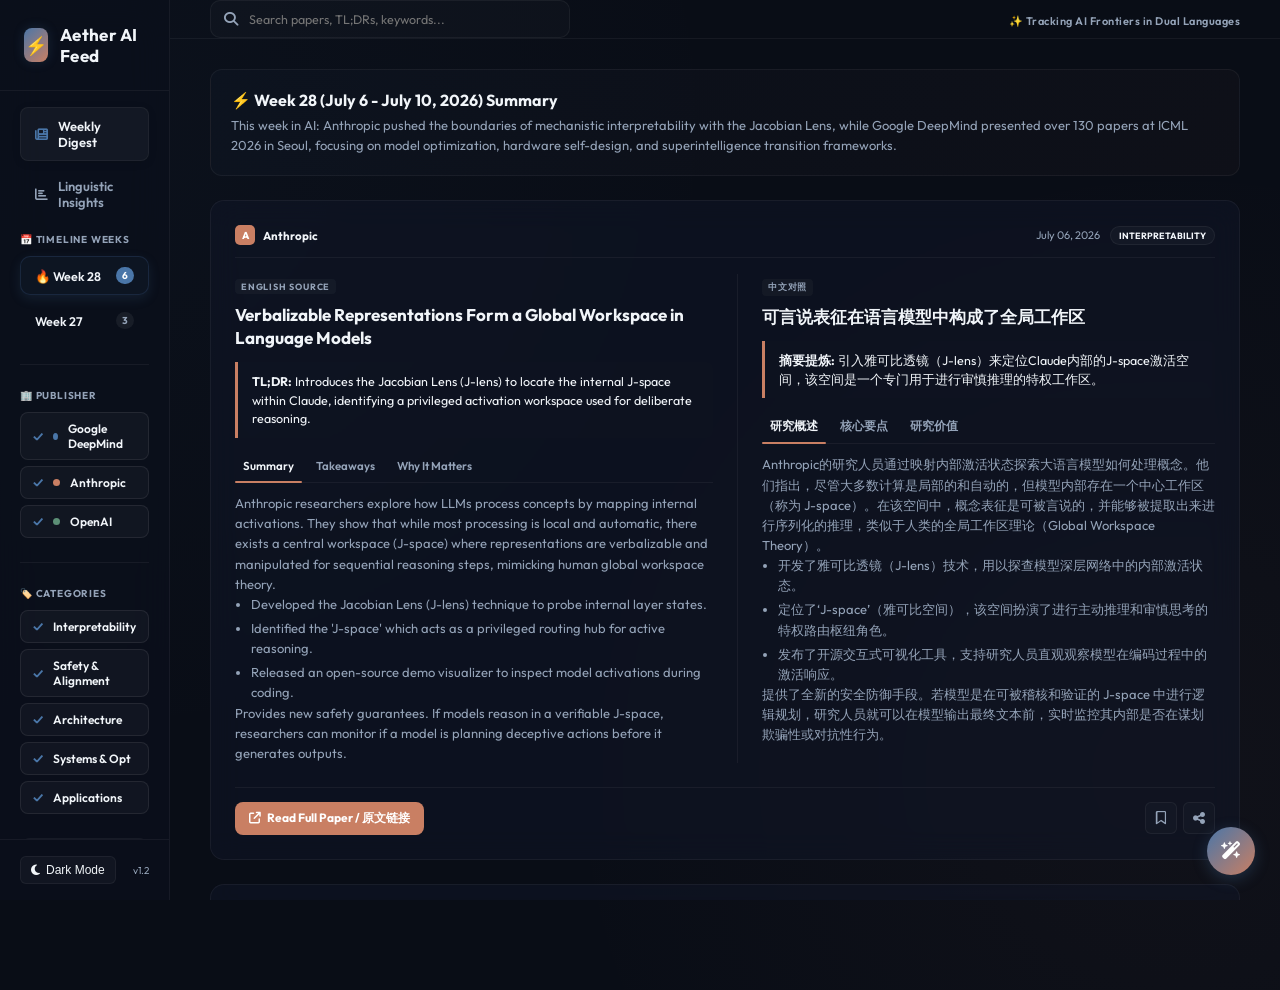
==== ai_paper_digest/index.html @ d57a333a "ai_paper_digest" ====
<!DOCTYPE html>
<html lang="en">
<head>
  <meta charset="UTF-8">
  <meta name="viewport" content="width=device-width, initial-scale=1.0">
  <title>Aether AI Research Feed ⚡</title>
  <!-- Google Fonts -->
  <link rel="preconnect" href="https://fonts.googleapis.com">
  <link rel="preconnect" href="https://fonts.gstatic.com" crossorigin>
  <link href="https://fonts.googleapis.com/css2?family=Outfit:wght@300;400;600;800&family=Courier+New&display=swap" rel="stylesheet">
  <!-- FontAwesome for icons -->
  <link rel="stylesheet" href="https://cdnjs.cloudflare.com/ajax/libs/font-awesome/6.4.0/css/all.min.css">
  <!-- Stylesheet -->
  <link rel="stylesheet" href="style.css">
</head>
<body>

  <!-- LEFT SIDEBAR -->
  <aside class="sidebar">
    <!-- Brand Title -->
    <div class="brand-section">
      <div class="brand-logo">⚡</div>
      <h1 class="brand-title">Aether AI Feed</h1>
    </div>

    <!-- Workspace View Tabs -->
    <div class="view-tabs">
      <button class="view-tab-btn active" id="tab-feed">
        <i class="fa-solid fa-newspaper"></i> <span>Weekly Digest</span>
      </button>
      <button class="view-tab-btn" id="tab-linguistics">
        <i class="fa-solid fa-chart-bar"></i> <span>Linguistic Insights</span>
      </button>
    </div>

    <!-- Scroller Section -->
    <div class="sidebar-scroll">
      <!-- Week Navigation -->
      <div>
        <h3 class="sidebar-section-title">📅 Timeline Weeks</h3>
        <ul class="week-list" id="week-list-container">
          <!-- Populated by JS -->
        </ul>
      </div>

      <hr class="sidebar-divider">

      <!-- Publisher Filters -->
      <div>
        <h3 class="sidebar-section-title">🏢 Publisher</h3>
        <div class="filter-group" id="publisher-filters">
          <div class="checkbox-btn active" data-filter="publisher" data-value="Google DeepMind">
            <span class="dot dot-google"></span> Google DeepMind
          </div>
          <div class="checkbox-btn active" data-filter="publisher" data-value="Anthropic">
            <span class="dot dot-anthropic"></span> Anthropic
          </div>
          <div class="checkbox-btn active" data-filter="publisher" data-value="OpenAI">
            <span class="dot dot-openai"></span> OpenAI
          </div>
        </div>
      </div>

      <hr class="sidebar-divider">

      <!-- Research Category Filters -->
      <div>
        <h3 class="sidebar-section-title">🏷️ Categories</h3>
        <div class="filter-group" id="category-filters">
          <div class="checkbox-btn active" data-filter="category" data-value="Interpretability">Interpretability</div>
          <div class="checkbox-btn active" data-filter="category" data-value="Safety & Alignment">Safety & Alignment</div>
          <div class="checkbox-btn active" data-filter="category" data-value="Model Architecture">Architecture</div>
          <div class="checkbox-btn active" data-filter="category" data-value="Systems & Optimization">Systems & Opt</div>
          <div class="checkbox-btn active" data-filter="category" data-value="Applications">Applications</div>
        </div>
      </div>

      <!-- Weekly Stats Widget -->
      <div class="stats-widget">
        <h3 class="sidebar-section-title" style="margin-bottom: 8px;">📊 Week Stats</h3>
        <div class="stats-widget-row">
          <span style="font-size:11px;">Google DeepMind</span>
          <strong id="stats-count-google">0</strong>
        </div>
        <div class="stats-widget-row">
          <span style="font-size:11px;">Anthropic</span>
          <strong id="stats-count-anthropic">0</strong>
        </div>
        <div class="stats-widget-bar-outer">
          <div id="stats-bar-google" class="stats-widget-bar-inner" style="background-color: var(--accent-blue); width: 50%;"></div>
          <div id="stats-bar-anthropic" class="stats-widget-bar-inner" style="background-color: var(--accent-orange); width: 50%;"></div>
        </div>
      </div>
    </div>

    <!-- Sidebar footer theme toggle -->
    <div class="sidebar-footer">
      <button class="theme-toggle-btn" id="btn-theme-toggle">
        <i class="fa-solid fa-moon"></i> <span>Dark Mode</span>
      </button>
      <span style="font-size: 10px; color: var(--text-secondary);">v1.2</span>
    </div>
  </aside>

  <!-- MAIN WORKSPACE -->
  <main class="main-content">
    <!-- Header Search Bar -->
    <header class="header">
      <div class="search-container">
        <i class="fa-solid fa-magnifying-glass search-icon"></i>
        <input type="text" class="search-input" id="search-input" placeholder="Search papers, TL;DRs, keywords...">
      </div>
      <div class="header-actions">
        <span class="header-tagline">✨ Tracking AI Frontiers in Dual Languages</span>
      </div>
    </header>

    <!-- VIEW 1: Weekly Digest Feed (Dual Columns EN/ZH) -->
    <section class="feed-view" id="feed-view-container">
      <!-- Weekly Summary Overview -->
      <div class="week-overview-card">
        <h2 class="overview-title" id="overview-title">This Week in AI</h2>
        <p class="overview-text" id="overview-text">Loading weekly context...</p>
      </div>

      <!-- Dynamic Cards Grid -->
      <div class="papers-grid" id="papers-grid-container">
        <!-- Rendered dynamically via JS -->
      </div>
    </section>

    <!-- VIEW 2: Linguistic Insights Dashboard -->
    <section class="linguistics-view hidden" id="linguistics-view-container">
      <div class="week-overview-card">
        <h2 class="overview-title" id="ling-overview-title">Linguistic Semantic Insights</h2>
        <p class="overview-text">Analyzing the frequency of technical jargon, emotional vectors, and orientation balances across the active week's abstracts.</p>
      </div>

      <div class="linguistic-dashboard">
        <!-- Card 1: Word Frequency Cloud -->
        <div class="linguistic-card">
          <div class="linguistic-card-header">
            <h3 class="linguistic-card-title">📖 Terminology Word Cloud</h3>
          </div>
          <p class="linguistic-card-desc">Programmatic spiral placement of the most frequent non-stopword tokens from abstracts this week. Larger size indicates higher frequency.</p>
          <div class="canvas-wrapper">
            <canvas id="wordcloud-canvas" height="250"></canvas>
          </div>
        </div>

        <!-- Card 2: Sentiment Orientation Vector -->
        <div class="linguistic-card">
          <div class="linguistic-card-header">
            <h3 class="linguistic-card-title">⚖️ Sentiment Balance Vector</h3>
          </div>
          <p class="linguistic-card-desc">Matches abstracts against lexical keywords of Opportunity/Optimism (performance, optimize, breakthrough) vs. Caution/Risk (threat, containment, failure).</p>
          
          <div class="sentiment-gauge-container">
            <div class="gauge-labels">
              <span style="color: var(--accent-orange);"><i class="fa-solid fa-shield-halved"></i> Caution / 风险警惕</span>
              <span style="color: var(--accent-green);"><i class="fa-solid fa-seedling"></i> Optimism / 乐观前瞻</span>
            </div>
            <div class="gauge-slider-outer">
              <div class="gauge-slider-inner" id="sentiment-slider" style="width: 50%;"></div>
            </div>
            <div class="sentiment-breakdown">
              <span id="sentiment-cautious-pct">Caution: 50%</span>
              <span id="sentiment-optimism-pct">Optimism: 50%</span>
            </div>
          </div>

          <hr class="window-divider" style="margin: 12px 0;">
          <div class="axis-explain-text" style="font-size: 12px;">
            <strong>Linguistic Interpretation:</strong> Sentiment indices measure the tone balance of researchers. High safety/risk keyword presence indicates a focus on regulatory frameworks and failure audits, while high optimism indicates architectural breakthroughs or performance speedups.
          </div>
        </div>

        <!-- Card 3: Linguistic Dimension Vectors (Radar Layout) -->
        <div class="linguistic-card linguistic-card-wide">
          <div class="linguistic-card-header">
            <h3 class="linguistic-card-title">🕸️ Research Orientation Dimension Radar</h3>
          </div>
          <p class="linguistic-card-desc">Calculates semantic projection scores across 4 key dimensions: Empirical Scale, Theoretical Rigor, Safety & Control, and Agent Autonomy.</p>
          
          <div style="display: grid; grid-template-columns: 1fr 1fr; gap: 20px; align-items: center;">
            <div class="canvas-wrapper" style="border: none; background: none;">
              <canvas id="radar-canvas" height="250"></canvas>
            </div>
            <div class="axis-explain-grid">
              <div class="axis-explain-card">
                <h4 class="axis-explain-title"><i class="fa-solid fa-microchip"></i> Empirical Scale</h4>
                <p class="axis-explain-text">Focuses on parameter size scaling, GPU/TPU compilation speedups, optimization benchmarks, and engineering throughput.</p>
              </div>
              <div class="axis-explain-card">
                <h4 class="axis-explain-title"><i class="fa-solid fa-graduation-cap"></i> Theoretical Rigor</h4>
                <p class="axis-explain-text">Focuses on mathematical formulations, formal proofs, structural theorems, interpretability mappings, and mechanistic circuit models.</p>
              </div>
              <div class="axis-explain-card">
                <h4 class="axis-explain-title"><i class="fa-solid fa-lock"></i> Safety & Control</h4>
                <p class="axis-explain-text">Focuses on human alignment constraints, audit mechanisms, capability gating, sandbox testing, and toxic output prevention.</p>
              </div>
              <div class="axis-explain-card">
                <h4 class="axis-explain-title"><i class="fa-solid fa-robot"></i> Agent Autonomy</h4>
                <p class="axis-explain-text">Focuses on autonomous scientific exploration, multi-agent coordination systems, recursive self-coding speeds, and decision models.</p>
              </div>
            </div>
          </div>
        </div>
      </div>
    </section>
  </main>

  <!-- FLOATING AI ASSISTANT CHAT -->
  <div class="ai-assistant-widget">
    <div class="assistant-panel" id="assistant-panel">
      <div class="panel-header">
        <div class="panel-title">🤖 <span style="font-weight:700;">Aether Assistant</span></div>
        <button class="btn-close" id="btn-close-assistant" style="background:none;">×</button>
      </div>
      <div class="panel-body" id="chat-box-body">
        <div class="chat-bubble bot">
          Hi! I can explain any research paper from this week. Try asking:
          <br><em>"What is J-space?"</em> or
          <br><em>"What is modular pretraining?"</em>
        </div>
      </div>
      <div class="panel-footer">
        <input type="text" class="chat-input" id="chat-input-box" placeholder="Ask about this week's papers...">
        <button class="chat-send-btn" id="btn-send-chat">Send</button>
      </div>
    </div>
    <button class="assistant-trigger" id="assistant-trigger-btn">
      <i class="fa-solid fa-wand-magic-sparkles"></i>
    </button>
  </div>

  <!-- Javascript logic -->
  <script src="data.js"></script>
  <script src="linguistics.js"></script>
  <script>
    // State management
    const appState = {
      activeView: "feed", // "feed" or "linguistics"
      activeWeekId: "week-28",
      selectedPublishers: ["Google DeepMind", "Anthropic", "OpenAI"],
      selectedCategories: ["Interpretability", "Safety & Alignment", "Model Architecture", "Systems & Optimization", "Applications"],
      searchQuery: "",
      isLightMode: false,
      bookmarked: new Set()
    };

    // Toggle Workspace views (Feed vs Linguistics)
    function setupViewTabs() {
      const btnFeed = document.getElementById('tab-feed');
      const btnLing = document.getElementById('tab-tab'); // wait, the button id is tab-linguistics
      const tabLinguistics = document.getElementById('tab-linguistics');
      
      const viewFeed = document.getElementById('feed-view-container');
      const viewLing = document.getElementById('linguistics-view-container');

      tabLinguistics.addEventListener('click', () => {
        appState.activeView = "linguistics";
        tabLinguistics.classList.add('active');
        btnFeed.classList.remove('active');
        
        viewLing.classList.remove('hidden');
        viewFeed.classList.add('hidden');
        
        renderLinguisticDashboard();
      });

      btnFeed.addEventListener('click', () => {
        appState.activeView = "feed";
        btnFeed.classList.add('active');
        tabLinguistics.classList.remove('active');
        
        viewFeed.classList.remove('hidden');
        viewLing.classList.add('hidden');
        
        renderFeed();
      });
    }

    // Render timeline weeks in sidebar
    function renderWeekList() {
      const container = document.getElementById("week-list-container");
      container.innerHTML = PAPER_DATA.weeks.map(week => {
        const isActive = week.id === appState.activeWeekId ? "active" : "";
        return `
          <li class="week-item ${isActive}" data-id="${week.id}">
            <span class="week-item-title">${week.id === "week-28" ? "🔥 " : ""}${week.title.split(" (")[0]}</span>
            <span class="week-item-badge">${week.papers.length}</span>
          </li>
        `;
      }).join('');

      // Add click handlers
      container.querySelectorAll('.week-item').forEach(item => {
        item.addEventListener('click', () => {
          appState.activeWeekId = item.getAttribute('data-id');
          renderWeekList();
          if (appState.activeView === "feed") {
            renderFeed();
          } else {
            renderLinguisticDashboard();
          }
        });
      });
    }

    // Toggle filter selections
    function setupFilters() {
      // Publisher
      document.querySelectorAll('#publisher-filters .checkbox-btn').forEach(btn => {
        btn.addEventListener('click', () => {
          const val = btn.getAttribute('data-value');
          btn.classList.toggle('active');
          
          if (appState.selectedPublishers.includes(val)) {
            appState.selectedPublishers = appState.selectedPublishers.filter(p => p !== val);
          } else {
            appState.selectedPublishers.push(val);
          }
          if (appState.activeView === "feed") renderFeed();
        });
      });

      // Categories
      document.querySelectorAll('#category-filters .checkbox-btn').forEach(btn => {
        btn.addEventListener('click', () => {
          const val = btn.getAttribute('data-value');
          btn.classList.toggle('active');
          
          if (appState.selectedCategories.includes(val)) {
            appState.selectedCategories = appState.selectedCategories.filter(c => c !== val);
          } else {
            appState.selectedCategories.push(val);
          }
          if (appState.activeView === "feed") renderFeed();
        });
      });

      // Search query binding
      document.getElementById('search-input').addEventListener('input', (e) => {
        appState.searchQuery = e.target.value.toLowerCase().trim();
        if (appState.activeView === "feed") renderFeed();
      });
    }

    // Render main papers feed
    function renderFeed() {
      const activeWeek = PAPER_DATA.weeks.find(w => w.id === appState.activeWeekId);
      if (!activeWeek) return;

      // Update Header/Overview content
      document.getElementById("overview-title").innerText = `⚡ ${activeWeek.title} Summary`;
      document.getElementById("overview-text").innerText = activeWeek.summary;

      // Filter papers
      const filteredPapers = activeWeek.papers.filter(paper => {
        const matchesPublisher = appState.selectedPublishers.includes(paper.publisher);
        const matchesCategory = appState.selectedCategories.includes(paper.category);
        
        const textBlob = `${paper.title} ${paper.title_zh} ${paper.tldr} ${paper.summary} ${paper.category} ${paper.publisher}`.toLowerCase();
        const matchesSearch = appState.searchQuery === "" || textBlob.includes(appState.searchQuery);

        return matchesPublisher && matchesCategory && matchesSearch;
      });

      // Render cards
      const container = document.getElementById("papers-grid-container");
      if (filteredPapers.length === 0) {
        container.innerHTML = `
          <div class="empty-state">
            <div class="empty-icon">🔍</div>
            <h3>No Research Papers Found</h3>
            <p>Try adjusting your search terms or filter configurations in the sidebar.</p>
          </div>
        `;
        updateStats(activeWeek, []);
        return;
      }

      container.innerHTML = filteredPapers.map((paper, idx) => {
        const isBookmarked = appState.bookmarked.has(paper.title) ? "fa-solid" : "fa-regular";
        
        // Render paper card layout (Dual column side by side EN/ZH)
        return `
          <article class="paper-card" data-publisher="${paper.publisher}">
            <!-- Top row metadata -->
            <div class="card-top">
              <div class="publisher-badge">
                <div class="publisher-avatar avatar-${paper.publisher.toLowerCase().includes('google') ? 'google' : paper.publisher.toLowerCase().includes('openai') ? 'openai' : 'anthropic'}">
                  ${paper.publisher.charAt(0)}
                </div>
                <span>${paper.publisher}</span>
              </div>
              <div class="card-meta">
                <span>${paper.date}</span>
                <span class="category-tag">${paper.category}</span>
              </div>
            </div>

            <!-- Two column layout: EN left, ZH right -->
            <div class="card-columns">
              <!-- Left Column: English -->
              <div class="card-column en-col">
                <div class="column-lang-tag">English Source</div>
                <a href="${paper.url}" target="_blank" class="paper-title-link">${paper.title}</a>
                
                <div class="tldr-box">
                  <strong>TL;DR:</strong> ${paper.tldr}
                </div>

                <div class="tabs-container">
                  <div class="tabs-header">
                    <button class="tab-btn active" data-tab="summary-en-${idx}">Summary</button>
                    <button class="tab-btn" data-tab="takeaways-en-${idx}">Takeaways</button>
                    <button class="tab-btn" data-tab="impact-en-${idx}">Why It Matters</button>
                  </div>
                  <div class="tabs-content" style="margin-top: 10px;">
                    <div class="tabs-pane active" id="summary-en-${idx}">
                      <p>${paper.summary}</p>
                    </div>
                    <div class="tabs-pane" id="takeaways-en-${idx}">
                      <ul class="bullet-list">
                        ${paper.takeaways.map(t => `<li>${t}</li>`).join('')}
                      </ul>
                    </div>
                    <div class="tabs-pane" id="impact-en-${idx}">
                      <p>${paper.impact}</p>
                    </div>
                  </div>
                </div>
              </div>

              <!-- Right Column: Chinese Translation -->
              <div class="card-column zh-col">
                <div class="column-lang-tag">中文对照</div>
                <a href="${paper.url}" target="_blank" class="paper-title-link">${paper.title_zh}</a>
                
                <div class="tldr-box">
                  <strong>摘要提炼:</strong> ${paper.tldr_zh}
                </div>

                <div class="tabs-container">
                  <div class="tabs-header">
                    <button class="tab-btn active" data-tab="summary-zh-${idx}">研究概述</button>
                    <button class="tab-btn" data-tab="takeaways-zh-${idx}">核心要点</button>
                    <button class="tab-btn" data-tab="impact-zh-${idx}">研究价值</button>
                  </div>
                  <div class="tabs-content" style="margin-top: 10px;">
                    <div class="tabs-pane active" id="summary-zh-${idx}">
                      <p>${paper.summary_zh}</p>
                    </div>
                    <div class="tabs-pane" id="takeaways-zh-${idx}">
                      <ul class="bullet-list">
                        ${paper.takeaways_zh.map(t => `<li>${t}</li>`).join('')}
                      </ul>
                    </div>
                    <div class="tabs-pane" id="impact-zh-${idx}">
                      <p>${paper.impact_zh}</p>
                    </div>
                  </div>
                </div>
              </div>
            </div>

            <!-- Action buttons footer -->
            <div class="card-footer">
              <a href="${paper.url}" target="_blank" class="read-btn">
                <i class="fa-solid fa-arrow-up-right-from-square"></i> Read Full Paper / 原文链接
              </a>
              <div class="action-icon-group">
                <button class="icon-btn btn-bookmark" data-title="${paper.title}">
                  <i class="${isBookmarked} fa-bookmark"></i>
                </button>
                <button class="icon-btn btn-share" data-title="${paper.title}" data-url="${paper.url}">
                  <i class="fa-solid fa-share-nodes"></i>
                </button>
              </div>
            </div>
          </article>
        `;
      }).join('');

      // Wire up card tab switching
      container.querySelectorAll('.tab-btn').forEach(btn => {
        btn.addEventListener('click', () => {
          const tabId = btn.getAttribute('data-tab');
          const column = btn.closest('.card-column');
          
          column.querySelectorAll('.tab-btn').forEach(b => b.classList.remove('active'));
          column.querySelectorAll('.tabs-pane').forEach(p => p.classList.remove('active'));
          
          btn.classList.add('active');
          column.querySelector(`#${tabId}`).classList.add('active');
        });
      });

      // Bookmark action listener
      container.querySelectorAll('.btn-bookmark').forEach(btn => {
        btn.addEventListener('click', () => {
          const title = btn.getAttribute('data-title');
          const icon = btn.querySelector('i');
          if (appState.bookmarked.has(title)) {
            appState.bookmarked.delete(title);
            icon.className = "fa-regular fa-bookmark";
          } else {
            appState.bookmarked.add(title);
            icon.className = "fa-solid fa-bookmark";
          }
        });
      });

      // Share button listener
      container.querySelectorAll('.btn-share').forEach(btn => {
        btn.addEventListener('click', () => {
          const title = btn.getAttribute('data-title');
          const url = btn.getAttribute('data-url');
          if (navigator.clipboard) {
            navigator.clipboard.writeText(`${title} - ${url}`);
            alert(`Copied link to clipboard:\n${title}`);
          }
        });
      });

      // Update sidebar stats
      updateStats(activeWeek, filteredPapers);
    }

    // Recalculate and draw Linguistics Insights View
    function renderLinguisticDashboard() {
      const activeWeek = PAPER_DATA.weeks.find(w => w.id === appState.activeWeekId);
      if (!activeWeek) return;

      document.getElementById("ling-overview-title").innerText = `📊 Linguistic Metrics for ${activeWeek.title.split(" (")[0]}`;

      // 1. Terminology Word Cloud
      const words = computeWordFrequencies(activeWeek);
      // Wait for layout rendering, then draw
      setTimeout(() => {
        renderWordCloud('wordcloud-canvas', words);
      }, 50);

      // 2. Semantic Dimension Vectors (Radar Chart)
      const dimensions = computeLinguisticDimensions(activeWeek);
      setTimeout(() => {
        renderRadarChart('radar-canvas', dimensions);
      }, 50);

      // 3. Sentiment Balance orientation
      const sentiment = computeSentimentTone(activeWeek);
      const slider = document.getElementById("sentiment-slider");
      slider.style.width = `${sentiment.optimismPct}%`;
      
      document.getElementById("sentiment-cautious-pct").innerText = `Caution: ${sentiment.cautionPct}% (Lexical frequency: ${sentiment.cautious})`;
      document.getElementById("sentiment-optimism-pct").innerText = `Optimism: ${sentiment.optimismPct}% (Lexical frequency: ${sentiment.positive})`;
    }

    // Update weekly metrics in sidebar
    function updateStats(activeWeek, currentPapers) {
      let gdmCount = 0;
      let anthropicCount = 0;

      activeWeek.papers.forEach(p => {
        if (p.publisher.toLowerCase().includes('google')) gdmCount++;
        if (p.publisher.toLowerCase().includes('anthropic')) anthropicCount++;
      });

      const total = gdmCount + anthropicCount || 1;
      const gdmPct = (gdmCount / total) * 100;
      const anthropicPct = (anthropicCount / total) * 100;

      document.getElementById("stats-count-google").innerText = gdmCount;
      document.getElementById("stats-count-anthropic").innerText = anthropicCount;
      document.getElementById("stats-bar-google").style.width = `${gdmPct}%`;
      document.getElementById("stats-bar-anthropic").style.width = `${anthropicPct}%`;
    }

    // Theme Toggle Logic
    const themeBtn = document.getElementById("btn-theme-toggle");
    themeBtn.addEventListener("click", () => {
      appState.isLightMode = !appState.isLightMode;
      document.body.classList.toggle("light-mode", appState.isLightMode);
      
      const icon = themeBtn.querySelector("i");
      const span = themeBtn.querySelector("span");
      
      if (appState.isLightMode) {
        icon.className = "fa-solid fa-sun";
        span.innerText = "Light Mode";
      } else {
        icon.className = "fa-solid fa-moon";
        span.innerText = "Dark Mode";
      }

      // Re-render canvases to adapt text colors to new theme backgrounds
      if (appState.activeView === "linguistics") {
        renderLinguisticDashboard();
      }
    });

    // Mock chatbot logic
    const assistantBtn = document.getElementById("assistant-trigger-btn");
    const assistantPanel = document.getElementById("assistant-panel");
    const closeAssistantBtn = document.getElementById("btn-close-assistant");
    const chatInput = document.getElementById("chat-input-box");
    const sendChatBtn = document.getElementById("btn-send-chat");
    const chatBody = document.getElementById("chat-box-body");

    assistantBtn.addEventListener("click", () => {
      assistantPanel.classList.toggle("open");
      if (assistantPanel.classList.contains("open")) {
        chatInput.focus();
      }
    });

    closeAssistantBtn.addEventListener("click", () => {
      assistantPanel.classList.remove("open");
    });

    function appendMessage(sender, text) {
      const msg = document.createElement("div");
      msg.className = `chat-bubble ${sender}`;
      msg.innerHTML = text;
      chatBody.appendChild(msg);
      chatBody.scrollTop = chatBody.scrollHeight;
    }

    function handleChat() {
      const text = chatInput.value.trim();
      if (!text) return;

      appendMessage("user", text);
      chatInput.value = "";

      const query = text.toLowerCase();
      let reply = "I can only help explain papers from this week. Could you try asking about <strong>Jacobian Lens</strong>, <strong>GRAM</strong>, <strong>AlphaEvolve</strong>, or the <strong>AGI Safety Gate</strong>?";

      if (query.includes("jacobian") || query.includes("j-lens") || query.includes("j-space") || query.includes("workspace")) {
        reply = "The <strong>Jacobian Lens (J-lens)</strong> is a new technique from Anthropic that probes model activations. It identifies a 'J-space' inside Claude—a privileged workspace containing concepts that the model can explicitly reason with and report on, rather than processing them implicitly.";
      } else if (query.includes("gram") || query.includes("modular")) {
        reply = "<strong>GRAM (Gradient Routed Auxiliary Modules)</strong> is a pretraining framework. It isolates specific high-risk knowledge (like bioweapon or cyberattack info) into dedicated training modules. These modules can then be locked or disabled entirely without degrading Claude's general performance in coding or math.";
      } else if (query.includes("alphaevolve") || query.includes("quantum")) {
        reply = "<strong>AlphaEvolve</strong> is DeepMind's RL-evolutionary algorithm model. It has optimized TPU floorplans and Google Spanner databases. In physics, it discovered quantum circuits with 15% fewer error rates, showing AI can design its own hardware substrate.";
      } else if (query.includes("agi") || query.includes("asi") || query.includes("superintelligence") || query.includes("safety gate")) {
        reply = "DeepMind's <strong>From AGI to ASI</strong> paper outlines capability triggers. It defines safety thresholds mathematically based on agent autonomy and recursive self-improvement rates, recommending an 'ASI Safety Gate' protocol prior to deployment.";
      } else if (query.includes("icml") || query.includes("routing")) {
        reply = "At ICML 2026, DeepMind presented papers on <strong>Model Selection at Scale</strong>. They detail dynamic query-routing cascading algorithms that send queries to the smallest capable model, cutting server costs and latency by 40%.";
      } else if (query.includes("predicting") || query.includes("past") || query.includes("ancient") || query.includes("ithaca")) {
        reply = "The <strong>Predicting the Past</strong> paper details Gemini interacting with Ithaca (ancient text restoration) and Aeneas (dating model), enabling epigraphists to converse with specialized historical models and restore text with 78% accuracy.";
      }

      setTimeout(() => {
        appendMessage("bot", reply);
      }, 600);
    }

    sendChatBtn.addEventListener("click", handleChat);
    chatInput.addEventListener("keypress", (e) => {
      if (e.key === "Enter") handleChat();
    });

    // Start App
    window.addEventListener("DOMContentLoaded", () => {
      renderWeekList();
      setupFilters();
      setupViewTabs();
      renderFeed();
    });
  </script>
</body>
</html>
---- ai_paper_digest/style.css ----
/* Aether AI Research Feed - Premium Design Stylesheet */

:root {
  --bg-dark: #090d16;
  --bg-sidebar: rgba(11, 16, 28, 0.85);
  --bg-card: rgba(16, 23, 41, 0.5);
  --border-color: rgba(255, 255, 255, 0.05);
  --text-primary: #f1f5f9;
  --text-secondary: #94a3b8;
  
  /* Less saturated premium accents */
  --accent-blue: #4a76a8;       /* Steel blue (Google) */
  --accent-orange: #c97f63;     /* Warm terracotta (Anthropic) */
  --accent-green: #5c8f76;      /* Muted sage green (OpenAI) */
  --accent-purple: #8f74a8;     /* Dusty lavender (Meta) */
  --accent-gold: #bda170;       /* Soft champagne gold */
  
  --glow-blue: rgba(74, 118, 168, 0.15);
  --glow-orange: rgba(201, 127, 99, 0.15);
}

/* Light Mode Variables Override */
.light-mode {
  --bg-dark: #f8fafc;
  --bg-sidebar: rgba(241, 245, 249, 0.9);
  --bg-card: rgba(255, 255, 255, 0.8);
  --border-color: rgba(0, 0, 0, 0.06);
  --text-primary: #0f172a;
  --text-secondary: #475569;
  
  --accent-blue: #3b628f;
  --accent-orange: #b0654a;
  --accent-green: #48735d;
  --accent-purple: #755b8c;
  --accent-gold: #9c8355;
  
  --glow-blue: rgba(59, 98, 143, 0.1);
  --glow-orange: rgba(176, 101, 74, 0.1);
}

* {
  box-sizing: border-box;
  margin: 0;
  padding: 0;
  transition: background-color 0.3s ease, border-color 0.3s ease, color 0.3s ease;
}

body {
  font-family: 'Outfit', sans-serif;
  background-color: var(--bg-dark);
  color: var(--text-primary);
  height: 100vh;
  display: flex;
  overflow: hidden;
}

/* Soft ambient background glows */
body::before {
  content: '';
  position: absolute;
  top: -10%;
  left: -10%;
  width: 120%;
  height: 120%;
  background: radial-gradient(circle at 15% 20%, rgba(74, 118, 168, 0.04) 0%, transparent 40%),
              radial-gradient(circle at 85% 80%, rgba(201, 127, 99, 0.04) 0%, transparent 40%);
  z-index: -1;
  pointer-events: none;
}

/* Sidebar Layout */
.sidebar {
  width: 300px;
  background: var(--bg-sidebar);
  border-right: 1px solid var(--border-color);
  backdrop-filter: blur(20px);
  -webkit-backdrop-filter: blur(20px);
  display: flex;
  flex-direction: column;
  height: 100%;
  z-index: 10;
}

.brand-section {
  padding: 24px;
  border-bottom: 1px solid var(--border-color);
  display: flex;
  align-items: center;
  gap: 12px;
}

.brand-logo {
  width: 34px;
  height: 34px;
  background: linear-gradient(135deg, var(--accent-blue), var(--accent-orange));
  border-radius: 8px;
  display: flex;
  align-items: center;
  justify-content: center;
  font-size: 18px;
  font-weight: 800;
  color: #fff;
  box-shadow: 0 0 12px rgba(74, 118, 168, 0.2);
}

.brand-title {
  font-size: 17px;
  font-weight: 700;
  letter-spacing: 0.3px;
  color: var(--text-primary);
}

/* Main workspace view selector tabs */
.view-tabs {
  padding: 16px 20px 0 20px;
  display: flex;
  flex-direction: column;
  gap: 6px;
}

.view-tab-btn {
  background: none;
  border: 1px solid transparent;
  border-radius: 8px;
  padding: 10px 14px;
  text-align: left;
  font-family: inherit;
  font-size: 13px;
  font-weight: 600;
  color: var(--text-secondary);
  cursor: pointer;
  display: flex;
  align-items: center;
  gap: 10px;
  transition: all 0.2s ease;
}

.view-tab-btn:hover {
  background: rgba(255, 255, 255, 0.02);
  color: var(--text-primary);
}

.view-tab-btn.active {
  background: rgba(255, 255, 255, 0.04);
  border-color: var(--border-color);
  color: var(--text-primary);
  box-shadow: 0 2px 8px rgba(0, 0, 0, 0.1);
}

.view-tab-btn.active i {
  color: var(--accent-blue);
}

.sidebar-scroll {
  flex-grow: 1;
  overflow-y: auto;
  padding: 12px 20px 20px 20px;
  display: flex;
  flex-direction: column;
  gap: 24px;
}

.sidebar-divider {
  border: none;
  border-top: 1px solid var(--border-color);
  margin: 0;
}

.sidebar-section-title {
  font-size: 10px;
  font-weight: 700;
  text-transform: uppercase;
  letter-spacing: 0.8px;
  color: var(--text-secondary);
  margin-bottom: 10px;
}

/* Weeks timeline selector */
.week-list {
  display: flex;
  flex-direction: column;
  gap: 6px;
  list-style: none;
}

.week-item {
  padding: 10px 14px;
  border-radius: 10px;
  border: 1px solid transparent;
  cursor: pointer;
  display: flex;
  align-items: center;
  justify-content: space-between;
  transition: all 0.2s ease;
}

.week-item:hover {
  background: rgba(255, 255, 255, 0.02);
  transform: translateX(3px);
}

.week-item.active {
  background: rgba(74, 118, 168, 0.06);
  border-color: rgba(74, 118, 168, 0.2);
  box-shadow: 0 4px 12px var(--glow-blue);
}

.week-item-title {
  font-size: 12.5px;
  font-weight: 600;
  color: var(--text-primary);
}

.week-item-badge {
  font-size: 10px;
  font-weight: 700;
  background: rgba(255, 255, 255, 0.06);
  padding: 2px 6px;
  border-radius: 10px;
  color: var(--text-secondary);
}

.week-item.active .week-item-badge {
  background: var(--accent-blue);
  color: #fff;
}

/* Checkbox buttons filters */
.filter-group {
  display: flex;
  flex-direction: column;
  gap: 6px;
}

.checkbox-btn {
  display: flex;
  align-items: center;
  gap: 10px;
  padding: 8px 12px;
  background: rgba(255, 255, 255, 0.01);
  border: 1px solid var(--border-color);
  border-radius: 8px;
  cursor: pointer;
  font-size: 12px;
  font-weight: 600;
  color: var(--text-secondary);
  transition: all 0.2s ease;
}

.checkbox-btn:hover {
  color: var(--text-primary);
  border-color: rgba(255, 255, 255, 0.1);
}

.checkbox-btn.active {
  background: rgba(255, 255, 255, 0.03);
  color: var(--text-primary);
  border-color: rgba(255, 255, 255, 0.08);
}

.checkbox-btn.active::before {
  content: '✓';
  color: var(--accent-blue);
  font-weight: 800;
}

.dot {
  width: 7px;
  height: 7px;
  border-radius: 50%;
}
.dot-google { background-color: var(--accent-blue); }
.dot-anthropic { background-color: var(--accent-orange); }
.dot-openai { background-color: var(--accent-green); }

/* Weekly statistics widget */
.stats-widget {
  background: rgba(255, 255, 255, 0.005);
  border: 1px solid var(--border-color);
  border-radius: 10px;
  padding: 12px;
}

.stats-widget-row {
  display: flex;
  align-items: center;
  justify-content: space-between;
  margin-bottom: 6px;
  font-size: 11.5px;
}

.stats-widget-bar-outer {
  width: 100%;
  height: 5px;
  background: rgba(0, 0, 0, 0.2);
  border-radius: 3px;
  overflow: hidden;
  margin-top: 6px;
  display: flex;
}

.stats-widget-bar-inner {
  height: 100%;
}

.sidebar-footer {
  padding: 16px 20px;
  border-top: 1px solid var(--border-color);
  display: flex;
  align-items: center;
  justify-content: space-between;
}

.theme-toggle-btn {
  background: rgba(255, 255, 255, 0.03);
  border: 1px solid var(--border-color);
  border-radius: 6px;
  padding: 6px 10px;
  cursor: pointer;
  font-size: 12px;
  color: var(--text-primary);
  display: flex;
  align-items: center;
  gap: 6px;
}

.theme-toggle-btn:hover {
  background: rgba(255, 255, 255, 0.08);
}

/* Main Workspace */
.main-content {
  flex-grow: 1;
  display: flex;
  flex-direction: column;
  height: 100%;
  overflow: hidden;
}

.header {
  height: 70px;
  border-bottom: 1px solid var(--border-color);
  padding: 0 40px;
  display: flex;
  align-items: center;
  justify-content: space-between;
  gap: 20px;
}

.search-container {
  position: relative;
  width: 360px;
}

.search-input {
  width: 100%;
  background: rgba(255, 255, 255, 0.02);
  border: 1px solid var(--border-color);
  border-radius: 10px;
  padding: 10px 14px 10px 38px;
  color: var(--text-primary);
  font-family: inherit;
  font-size: 12.5px;
  outline: none;
}

.search-input:focus {
  border-color: var(--accent-blue);
  box-shadow: 0 0 8px var(--glow-blue);
}

.search-icon {
  position: absolute;
  left: 14px;
  top: 50%;
  transform: translateY(-50%);
  color: var(--text-secondary);
  font-size: 14px;
}

.header-tagline {
  font-size: 11px;
  font-weight: 600;
  color: var(--text-secondary);
  letter-spacing: 0.5px;
}

/* Feed Scroller View */
.feed-view, .linguistics-view {
  flex-grow: 1;
  overflow-y: auto;
  padding: 30px 40px 40px 40px;
}

.linguistics-view.hidden {
  display: none;
}
.feed-view.hidden {
  display: none;
}

.week-overview-card {
  background: linear-gradient(135deg, rgba(74, 118, 168, 0.03) 0%, rgba(201, 127, 99, 0.03) 100%);
  border: 1px solid var(--border-color);
  border-radius: 12px;
  padding: 20px;
  margin-bottom: 24px;
}

.overview-title {
  font-size: 16px;
  font-weight: 700;
  margin-bottom: 6px;
}

.overview-text {
  font-size: 13px;
  line-height: 1.5;
  color: var(--text-secondary);
}

/* Dual Column Paper Cards Grid */
.papers-grid {
  display: flex;
  flex-direction: column;
  gap: 24px;
}

.paper-card {
  background: var(--bg-card);
  border: 1px solid var(--border-color);
  border-radius: 14px;
  padding: 24px;
  backdrop-filter: blur(15px);
  -webkit-backdrop-filter: blur(15px);
  display: flex;
  flex-direction: column;
  gap: 16px;
  transition: transform 0.2s cubic-bezier(0.1, 0.8, 0.2, 1), border-color 0.2s ease, box-shadow 0.2s ease;
}

.paper-card:hover {
  transform: translateY(-2px);
  border-color: rgba(255, 255, 255, 0.08);
  box-shadow: 0 10px 25px rgba(0, 0, 0, 0.2);
}

/* Publisher Border Glow Customizer (Muted) */
.paper-card[data-publisher="Google DeepMind"]:hover {
  border-color: var(--accent-blue);
  box-shadow: 0 8px 25px var(--glow-blue);
}

.paper-card[data-publisher="Anthropic"]:hover {
  border-color: var(--accent-orange);
  box-shadow: 0 8px 25px var(--glow-orange);
}

.paper-card[data-publisher="OpenAI"]:hover {
  border-color: var(--accent-green);
  box-shadow: 0 8px 25px rgba(92, 143, 118, 0.1);
}

.card-top {
  display: flex;
  align-items: center;
  justify-content: space-between;
  border-bottom: 1px solid var(--border-color);
  padding-bottom: 12px;
}

.publisher-badge {
  display: flex;
  align-items: center;
  gap: 8px;
  font-size: 11.5px;
  font-weight: 700;
}

.publisher-avatar {
  width: 20px;
  height: 20px;
  border-radius: 5px;
  display: flex;
  align-items: center;
  justify-content: center;
  font-size: 10px;
  color: #fff;
  font-weight: 800;
}

.avatar-google { background-color: var(--accent-blue); }
.avatar-anthropic { background-color: var(--accent-orange); }
.avatar-openai { background-color: var(--accent-green); }

.card-meta {
  display: flex;
  align-items: center;
  gap: 10px;
  font-size: 11px;
  color: var(--text-secondary);
}

.category-tag {
  padding: 3px 8px;
  border-radius: 12px;
  font-size: 9px;
  font-weight: 700;
  text-transform: uppercase;
  background: rgba(255, 255, 255, 0.03);
  border: 1px solid var(--border-color);
  color: var(--text-primary);
}

/* Side-by-side English/Chinese columns layout */
.card-columns {
  display: grid;
  grid-template-columns: 1fr 1fr;
  gap: 24px;
}

/* Border separator between columns */
.card-column.zh-col {
  border-left: 1px solid var(--border-color);
  padding-left: 24px;
}

.column-lang-tag {
  font-size: 9px;
  font-weight: 700;
  text-transform: uppercase;
  letter-spacing: 0.8px;
  color: var(--text-secondary);
  background: rgba(255, 255, 255, 0.03);
  padding: 2px 6px;
  border-radius: 4px;
  display: inline-block;
  margin-bottom: 10px;
}

.paper-title-link {
  font-size: 17px;
  font-weight: 700;
  line-height: 1.35;
  color: var(--text-primary);
  text-decoration: none;
  display: block;
  margin-bottom: 12px;
}

.paper-title-link:hover {
  text-decoration: underline;
}

.paper-card[data-publisher="Google DeepMind"] .paper-title-link:hover { color: var(--accent-blue); }
.paper-card[data-publisher="Anthropic"] .paper-title-link:hover { color: var(--accent-orange); }
.paper-card[data-publisher="OpenAI"] .paper-title-link:hover { color: var(--accent-green); }

/* TLDR Highlight Box */
.tldr-box {
  background: rgba(255, 255, 255, 0.005);
  border-left: 3px solid var(--accent-blue);
  padding: 10px 14px;
  border-radius: 0 6px 6px 0;
  font-size: 12.5px;
  line-height: 1.5;
  color: var(--text-primary);
  margin-bottom: 14px;
}

.paper-card[data-publisher="Anthropic"] .tldr-box { border-left-color: var(--accent-orange); }
.paper-card[data-publisher="OpenAI"] .tldr-box { border-left-color: var(--accent-green); }

/* Tabs inside columns */
.tabs-header {
  display: flex;
  gap: 6px;
  border-bottom: 1px solid var(--border-color);
  padding-bottom: 3px;
  margin-bottom: 10px;
}

.tab-btn {
  background: none;
  border: none;
  padding: 6px 8px;
  font-family: inherit;
  font-size: 11.5px;
  font-weight: 600;
  color: var(--text-secondary);
  cursor: pointer;
  position: relative;
}

.tab-btn:hover {
  color: var(--text-primary);
}

.tab-btn.active {
  color: var(--text-primary);
}

.tab-btn.active::after {
  content: '';
  position: absolute;
  bottom: -4px;
  left: 0;
  width: 100%;
  height: 2px;
  background-color: var(--accent-blue);
  border-radius: 1px;
}

.paper-card[data-publisher="Anthropic"] .tab-btn.active::after { background-color: var(--accent-orange); }
.paper-card[data-publisher="OpenAI"] .tab-btn.active::after { background-color: var(--accent-green); }

.tabs-content {
  font-size: 13px;
  line-height: 1.55;
  color: var(--text-secondary);
  min-height: 90px;
}

.bullet-list {
  padding-left: 16px;
  display: flex;
  flex-direction: column;
  gap: 4px;
}

/* Card Action Footer */
.card-footer {
  display: flex;
  align-items: center;
  justify-content: space-between;
  margin-top: 8px;
  border-top: 1px solid var(--border-color);
  padding-top: 14px;
}

.read-btn {
  background: var(--accent-blue);
  color: #fff;
  border: none;
  padding: 8px 14px;
  border-radius: 8px;
  font-family: inherit;
  font-size: 12px;
  font-weight: 700;
  cursor: pointer;
  display: inline-flex;
  align-items: center;
  gap: 6px;
  text-decoration: none;
}

.paper-card[data-publisher="Anthropic"] .read-btn { background: var(--accent-orange); }
.paper-card[data-publisher="OpenAI"] .read-btn { background: var(--accent-green); }

.action-icon-group {
  display: flex;
  gap: 6px;
}

.icon-btn {
  background: rgba(255, 255, 255, 0.02);
  border: 1px solid var(--border-color);
  width: 32px;
  height: 32px;
  border-radius: 6px;
  cursor: pointer;
  display: flex;
  align-items: center;
  justify-content: center;
  color: var(--text-secondary);
}

.icon-btn:hover {
  background: rgba(255, 255, 255, 0.06);
  color: var(--text-primary);
  border-color: rgba(255, 255, 255, 0.1);
}

/* Linguistic Analysis Dashboard View */
.linguistic-dashboard {
  display: grid;
  grid-template-columns: 1fr 1fr;
  gap: 24px;
}

.linguistic-card {
  background: var(--bg-card);
  border: 1px solid var(--border-color);
  border-radius: 14px;
  padding: 24px;
  backdrop-filter: blur(15px);
  -webkit-backdrop-filter: blur(15px);
}

.linguistic-card-wide {
  grid-column: span 2;
}

.linguistic-card-header {
  display: flex;
  align-items: center;
  justify-content: space-between;
  margin-bottom: 16px;
  border-bottom: 1px solid var(--border-color);
  padding-bottom: 10px;
}

.linguistic-card-title {
  font-size: 14px;
  font-weight: 700;
  display: flex;
  align-items: center;
  gap: 8px;
}

.linguistic-card-desc {
  font-size: 12px;
  color: var(--text-secondary);
  margin-bottom: 16px;
  line-height: 1.4;
}

/* Canvas wrappers */
.canvas-wrapper {
  background: rgba(0, 0, 0, 0.15);
  border: 1px dashed var(--border-color);
  border-radius: 10px;
  overflow: hidden;
  display: flex;
  justify-content: center;
}

#wordcloud-canvas, #radar-canvas {
  width: 100%;
  display: block;
}

/* Sentiment orientation gauge */
.sentiment-gauge-container {
  display: flex;
  flex-direction: column;
  gap: 12px;
  padding: 10px 0;
}

.gauge-labels {
  display: flex;
  justify-content: space-between;
  font-size: 12px;
  font-weight: 600;
}

.gauge-slider-outer {
  height: 8px;
  background: rgba(0,0,0,0.3);
  border: 1px solid var(--border-color);
  border-radius: 4px;
  position: relative;
  overflow: hidden;
}

.gauge-slider-inner {
  height: 100%;
  background: linear-gradient(90deg, var(--accent-orange), var(--accent-gold), var(--accent-green));
  border-radius: 3px;
  transition: width 0.5s ease;
}

.sentiment-breakdown {
  display: flex;
  align-items: center;
  justify-content: space-between;
  font-size: 12px;
  color: var(--text-secondary);
}

/* Linguistic Vector axis description card layout */
.axis-explain-grid {
  display: grid;
  grid-template-columns: 1fr 1fr;
  gap: 14px;
  margin-top: 16px;
}

.axis-explain-card {
  background: rgba(255, 255, 255, 0.01);
  border: 1px solid var(--border-color);
  border-radius: 8px;
  padding: 12px;
}

.axis-explain-title {
  font-size: 11px;
  font-weight: 700;
  text-transform: uppercase;
  color: var(--text-primary);
  margin-bottom: 4px;
  display: flex;
  align-items: center;
  gap: 6px;
}

.axis-explain-text {
  font-size: 11px;
  color: var(--text-secondary);
  line-height: 1.4;
}

/* Floating AI Chat Assistant widget */
.ai-assistant-widget {
  position: fixed;
  bottom: 25px;
  right: 25px;
  z-index: 100;
  display: flex;
  flex-direction: column;
  align-items: flex-end;
}

.assistant-trigger {
  width: 48px;
  height: 48px;
  border-radius: 24px;
  background: linear-gradient(135deg, var(--accent-blue), var(--accent-orange));
  border: none;
  box-shadow: 0 4px 15px rgba(74, 118, 168, 0.3);
  cursor: pointer;
  display: flex;
  align-items: center;
  justify-content: center;
  font-size: 18px;
  color: #fff;
  transition: transform 0.2s ease;
}

.assistant-trigger:hover {
  transform: scale(1.06);
}

.assistant-panel {
  width: 320px;
  height: 380px;
  background: var(--bg-card);
  backdrop-filter: blur(25px);
  -webkit-backdrop-filter: blur(25px);
  border: 1px solid var(--border-color);
  border-radius: 14px;
  margin-bottom: 12px;
  box-shadow: 0 10px 25px rgba(0, 0, 0, 0.3);
  display: flex;
  flex-direction: column;
  overflow: hidden;
  display: none;
}

.assistant-panel.open {
  display: flex;
}

.panel-header {
  padding: 12px 16px;
  border-bottom: 1px solid var(--border-color);
  background: rgba(255, 255, 255, 0.02);
  display: flex;
  align-items: center;
  justify-content: space-between;
}

.panel-title {
  font-size: 12.5px;
  font-weight: 700;
  display: flex;
  align-items: center;
  gap: 8px;
}

.panel-body {
  flex-grow: 1;
  padding: 14px;
  overflow-y: auto;
  display: flex;
  flex-direction: column;
  gap: 10px;
  font-size: 12px;
  line-height: 1.5;
}

.chat-bubble {
  padding: 8px 12px;
  border-radius: 10px;
  max-width: 85%;
}

.chat-bubble.bot {
  background: rgba(255, 255, 255, 0.03);
  color: var(--text-primary);
  align-self: flex-start;
  border-bottom-left-radius: 2px;
}

.chat-bubble.user {
  background: var(--accent-blue);
  color: #fff;
  align-self: flex-end;
  border-bottom-right-radius: 2px;
}

.panel-footer {
  padding: 10px;
  border-top: 1px solid var(--border-color);
  display: flex;
  gap: 6px;
}

.chat-input {
  flex-grow: 1;
  background: rgba(0, 0, 0, 0.2);
  border: 1px solid var(--border-color);
  border-radius: 6px;
  padding: 8px;
  color: var(--text-primary);
  font-family: inherit;
  font-size: 12px;
  outline: none;
}

.chat-send-btn {
  background: var(--accent-blue);
  color: #fff;
  border: none;
  border-radius: 6px;
  padding: 0 12px;
  cursor: pointer;
  font-size: 11.5px;
  font-weight: 700;
}

.empty-state {
  display: flex;
  flex-direction: column;
  align-items: center;
  justify-content: center;
  padding: 60px 20px;
  color: var(--text-secondary);
  gap: 12px;
}

.empty-icon {
  font-size: 32px;
  opacity: 0.5;
}

.btn-close {
  width: 18px;
  height: 18px;
  border-radius: 50%;
  border: none;
  background: rgba(255, 255, 255, 0.05);
  color: var(--text-secondary);
  font-size: 11px;
  cursor: pointer;
  display: flex;
  align-items: center;
  justify-content: center;
}

.btn-close:hover {
  background: #ff5f56;
  color: #fff;
}

/* Responsive Grid stack for columns on small screens */
@media (max-width: 900px) {
  body {
    flex-direction: column;
  }
  .sidebar {
    width: 100%;
    height: auto;
    border-right: none;
    border-bottom: 1px solid var(--border-color);
  }
  .view-tabs {
    flex-direction: row;
    padding-bottom: 12px;
  }
  .view-tab-btn {
    flex-grow: 1;
    justify-content: center;
  }
  .sidebar-scroll {
    display: none; /* Hide timeline filters in mobile for simplicity */
  }
  .card-columns {
    grid-template-columns: 1fr;
    gap: 16px;
  }
  .card-column.zh-col {
    border-left: none;
    border-top: 1px solid var(--border-color);
    padding-left: 0;
    padding-top: 16px;
  }
  .linguistic-dashboard {
    grid-template-columns: 1fr;
  }
  .linguistic-card-wide {
    grid-column: span 1;
  }
}
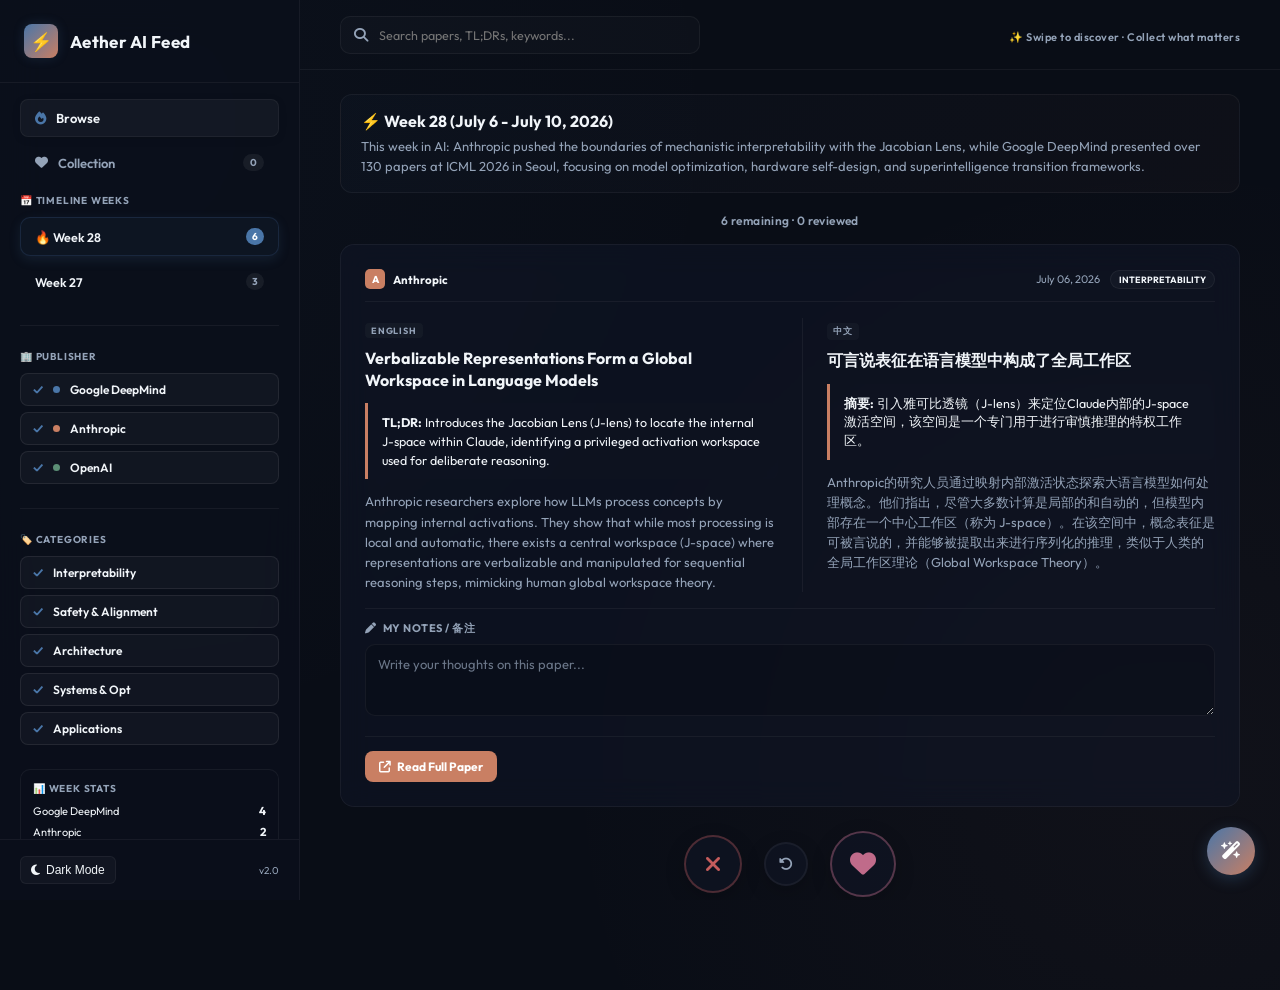
==== commit f8e68b91: "feat(ai_paper_digest): swipe feed, collection, notes; drop linguistics Replace the weekly grid + fak" ====
--- a/ai_paper_digest/index.html
+++ b/ai_paper_digest/index.html
@@ -4,48 +4,39 @@
   <meta charset="UTF-8">
   <meta name="viewport" content="width=device-width, initial-scale=1.0">
   <title>Aether AI Research Feed ⚡</title>
-  <!-- Google Fonts -->
   <link rel="preconnect" href="https://fonts.googleapis.com">
   <link rel="preconnect" href="https://fonts.gstatic.com" crossorigin>
-  <link href="https://fonts.googleapis.com/css2?family=Outfit:wght@300;400;600;800&family=Courier+New&display=swap" rel="stylesheet">
-  <!-- FontAwesome for icons -->
+  <link href="https://fonts.googleapis.com/css2?family=Outfit:wght@300;400;600;800&display=swap" rel="stylesheet">
   <link rel="stylesheet" href="https://cdnjs.cloudflare.com/ajax/libs/font-awesome/6.4.0/css/all.min.css">
-  <!-- Stylesheet -->
   <link rel="stylesheet" href="style.css">
 </head>
 <body>
 
   <!-- LEFT SIDEBAR -->
   <aside class="sidebar">
-    <!-- Brand Title -->
     <div class="brand-section">
       <div class="brand-logo">⚡</div>
       <h1 class="brand-title">Aether AI Feed</h1>
     </div>
 
-    <!-- Workspace View Tabs -->
     <div class="view-tabs">
-      <button class="view-tab-btn active" id="tab-feed">
-        <i class="fa-solid fa-newspaper"></i> <span>Weekly Digest</span>
+      <button class="view-tab-btn active" id="tab-browse">
+        <i class="fa-solid fa-fire"></i> <span>Browse</span>
       </button>
-      <button class="view-tab-btn" id="tab-linguistics">
-        <i class="fa-solid fa-chart-bar"></i> <span>Linguistic Insights</span>
+      <button class="view-tab-btn" id="tab-collection">
+        <i class="fa-solid fa-heart"></i> <span>Collection</span>
+        <span class="tab-count" id="collection-count">0</span>
       </button>
     </div>
 
-    <!-- Scroller Section -->
     <div class="sidebar-scroll">
-      <!-- Week Navigation -->
       <div>
         <h3 class="sidebar-section-title">📅 Timeline Weeks</h3>
-        <ul class="week-list" id="week-list-container">
-          <!-- Populated by JS -->
-        </ul>
+        <ul class="week-list" id="week-list-container"></ul>
       </div>
 
       <hr class="sidebar-divider">
 
-      <!-- Publisher Filters -->
       <div>
         <h3 class="sidebar-section-title">🏢 Publisher</h3>
         <div class="filter-group" id="publisher-filters">
@@ -63,7 +54,6 @@
 
       <hr class="sidebar-divider">
 
-      <!-- Research Category Filters -->
       <div>
         <h3 class="sidebar-section-title">🏷️ Categories</h3>
         <div class="filter-group" id="category-filters">
@@ -75,7 +65,6 @@
         </div>
       </div>
 
-      <!-- Weekly Stats Widget -->
       <div class="stats-widget">
         <h3 class="sidebar-section-title" style="margin-bottom: 8px;">📊 Week Stats</h3>
         <div class="stats-widget-row">
@@ -93,120 +82,63 @@
       </div>
     </div>
 
-    <!-- Sidebar footer theme toggle -->
     <div class="sidebar-footer">
       <button class="theme-toggle-btn" id="btn-theme-toggle">
         <i class="fa-solid fa-moon"></i> <span>Dark Mode</span>
       </button>
-      <span style="font-size: 10px; color: var(--text-secondary);">v1.2</span>
+      <span style="font-size: 10px; color: var(--text-secondary);">v2.0</span>
     </div>
   </aside>
 
   <!-- MAIN WORKSPACE -->
   <main class="main-content">
-    <!-- Header Search Bar -->
     <header class="header">
       <div class="search-container">
         <i class="fa-solid fa-magnifying-glass search-icon"></i>
         <input type="text" class="search-input" id="search-input" placeholder="Search papers, TL;DRs, keywords...">
       </div>
       <div class="header-actions">
-        <span class="header-tagline">✨ Tracking AI Frontiers in Dual Languages</span>
+        <span class="header-tagline">✨ Swipe to discover · Collect what matters</span>
       </div>
     </header>
 
-    <!-- VIEW 1: Weekly Digest Feed (Dual Columns EN/ZH) -->
-    <section class="feed-view" id="feed-view-container">
-      <!-- Weekly Summary Overview -->
+    <!-- VIEW 1: Dating-app style Browse -->
+    <section class="browse-view" id="browse-view-container">
       <div class="week-overview-card">
         <h2 class="overview-title" id="overview-title">This Week in AI</h2>
         <p class="overview-text" id="overview-text">Loading weekly context...</p>
       </div>
 
-      <!-- Dynamic Cards Grid -->
-      <div class="papers-grid" id="papers-grid-container">
-        <!-- Rendered dynamically via JS -->
+      <div class="swipe-stage">
+        <div class="swipe-progress" id="swipe-progress">0 / 0 remaining</div>
+
+        <div class="swipe-deck" id="swipe-deck">
+          <!-- Cards rendered by JS -->
+        </div>
+
+        <div class="swipe-actions">
+          <button class="swipe-btn swipe-btn-pass" id="btn-pass" title="Pass (←)">
+            <i class="fa-solid fa-xmark"></i>
+          </button>
+          <button class="swipe-btn swipe-btn-undo" id="btn-undo" title="Undo">
+            <i class="fa-solid fa-rotate-left"></i>
+          </button>
+          <button class="swipe-btn swipe-btn-save" id="btn-save" title="Save (→)">
+            <i class="fa-solid fa-heart"></i>
+          </button>
+        </div>
+
+        <p class="swipe-hint">← Pass · → Collect · drag card or use buttons</p>
       </div>
     </section>
 
-    <!-- VIEW 2: Linguistic Insights Dashboard -->
-    <section class="linguistics-view hidden" id="linguistics-view-container">
+    <!-- VIEW 2: Collection / Favorites -->
+    <section class="collection-view hidden" id="collection-view-container">
       <div class="week-overview-card">
-        <h2 class="overview-title" id="ling-overview-title">Linguistic Semantic Insights</h2>
-        <p class="overview-text">Analyzing the frequency of technical jargon, emotional vectors, and orientation balances across the active week's abstracts.</p>
-      </div>
-
-      <div class="linguistic-dashboard">
-        <!-- Card 1: Word Frequency Cloud -->
-        <div class="linguistic-card">
-          <div class="linguistic-card-header">
-            <h3 class="linguistic-card-title">📖 Terminology Word Cloud</h3>
-          </div>
-          <p class="linguistic-card-desc">Programmatic spiral placement of the most frequent non-stopword tokens from abstracts this week. Larger size indicates higher frequency.</p>
-          <div class="canvas-wrapper">
-            <canvas id="wordcloud-canvas" height="250"></canvas>
-          </div>
-        </div>
-
-        <!-- Card 2: Sentiment Orientation Vector -->
-        <div class="linguistic-card">
-          <div class="linguistic-card-header">
-            <h3 class="linguistic-card-title">⚖️ Sentiment Balance Vector</h3>
-          </div>
-          <p class="linguistic-card-desc">Matches abstracts against lexical keywords of Opportunity/Optimism (performance, optimize, breakthrough) vs. Caution/Risk (threat, containment, failure).</p>
-          
-          <div class="sentiment-gauge-container">
-            <div class="gauge-labels">
-              <span style="color: var(--accent-orange);"><i class="fa-solid fa-shield-halved"></i> Caution / 风险警惕</span>
-              <span style="color: var(--accent-green);"><i class="fa-solid fa-seedling"></i> Optimism / 乐观前瞻</span>
-            </div>
-            <div class="gauge-slider-outer">
-              <div class="gauge-slider-inner" id="sentiment-slider" style="width: 50%;"></div>
-            </div>
-            <div class="sentiment-breakdown">
-              <span id="sentiment-cautious-pct">Caution: 50%</span>
-              <span id="sentiment-optimism-pct">Optimism: 50%</span>
-            </div>
-          </div>
-
-          <hr class="window-divider" style="margin: 12px 0;">
-          <div class="axis-explain-text" style="font-size: 12px;">
-            <strong>Linguistic Interpretation:</strong> Sentiment indices measure the tone balance of researchers. High safety/risk keyword presence indicates a focus on regulatory frameworks and failure audits, while high optimism indicates architectural breakthroughs or performance speedups.
-          </div>
-        </div>
-
-        <!-- Card 3: Linguistic Dimension Vectors (Radar Layout) -->
-        <div class="linguistic-card linguistic-card-wide">
-          <div class="linguistic-card-header">
-            <h3 class="linguistic-card-title">🕸️ Research Orientation Dimension Radar</h3>
-          </div>
-          <p class="linguistic-card-desc">Calculates semantic projection scores across 4 key dimensions: Empirical Scale, Theoretical Rigor, Safety & Control, and Agent Autonomy.</p>
-          
-          <div style="display: grid; grid-template-columns: 1fr 1fr; gap: 20px; align-items: center;">
-            <div class="canvas-wrapper" style="border: none; background: none;">
-              <canvas id="radar-canvas" height="250"></canvas>
-            </div>
-            <div class="axis-explain-grid">
-              <div class="axis-explain-card">
-                <h4 class="axis-explain-title"><i class="fa-solid fa-microchip"></i> Empirical Scale</h4>
-                <p class="axis-explain-text">Focuses on parameter size scaling, GPU/TPU compilation speedups, optimization benchmarks, and engineering throughput.</p>
-              </div>
-              <div class="axis-explain-card">
-                <h4 class="axis-explain-title"><i class="fa-solid fa-graduation-cap"></i> Theoretical Rigor</h4>
-                <p class="axis-explain-text">Focuses on mathematical formulations, formal proofs, structural theorems, interpretability mappings, and mechanistic circuit models.</p>
-              </div>
-              <div class="axis-explain-card">
-                <h4 class="axis-explain-title"><i class="fa-solid fa-lock"></i> Safety & Control</h4>
-                <p class="axis-explain-text">Focuses on human alignment constraints, audit mechanisms, capability gating, sandbox testing, and toxic output prevention.</p>
-              </div>
-              <div class="axis-explain-card">
-                <h4 class="axis-explain-title"><i class="fa-solid fa-robot"></i> Agent Autonomy</h4>
-                <p class="axis-explain-text">Focuses on autonomous scientific exploration, multi-agent coordination systems, recursive self-coding speeds, and decision models.</p>
-              </div>
-            </div>
-          </div>
-        </div>
-      </div>
+        <h2 class="overview-title">❤️ Your Collection</h2>
+        <p class="overview-text">Papers you've saved. Edit notes anytime — they stay in this browser.</p>
+      </div>
+      <div class="collection-list" id="collection-list"></div>
     </section>
   </main>
 
@@ -234,359 +166,546 @@
     </button>
   </div>
 
-  <!-- Javascript logic -->
   <script src="data.js"></script>
-  <script src="linguistics.js"></script>
   <script>
-    // State management
+    const STORAGE_KEY = "aether_paper_state_v2";
+
     const appState = {
-      activeView: "feed", // "feed" or "linguistics"
+      activeView: "browse",
       activeWeekId: "week-28",
       selectedPublishers: ["Google DeepMind", "Anthropic", "OpenAI"],
-      selectedCategories: ["Interpretability", "Safety & Alignment", "Model Architecture", "Systems & Optimization", "Applications"],
+      selectedCategories: [
+        "Interpretability",
+        "Safety & Alignment",
+        "Model Architecture",
+        "Systems & Optimization",
+        "Applications"
+      ],
       searchQuery: "",
       isLightMode: false,
-      bookmarked: new Set()
+      // paperKey -> { status: 'saved'|'passed', note: string }
+      paperMeta: {},
+      // for current deck
+      deck: [],
+      deckIndex: 0,
+      history: [] // { key, prevStatus } for undo
     };
 
-    // Toggle Workspace views (Feed vs Linguistics)
+    function paperKey(paper) {
+      return paper.url || paper.title;
+    }
+
+    function loadPersisted() {
+      try {
+        const raw = localStorage.getItem(STORAGE_KEY);
+        if (!raw) return;
+        const data = JSON.parse(raw);
+        if (data.paperMeta) appState.paperMeta = data.paperMeta;
+        if (typeof data.isLightMode === "boolean") appState.isLightMode = data.isLightMode;
+      } catch (_) {}
+    }
+
+    function persist() {
+      localStorage.setItem(STORAGE_KEY, JSON.stringify({
+        paperMeta: appState.paperMeta,
+        isLightMode: appState.isLightMode
+      }));
+    }
+
+    function getMeta(key) {
+      if (!appState.paperMeta[key]) {
+        appState.paperMeta[key] = { status: null, note: "" };
+      }
+      return appState.paperMeta[key];
+    }
+
+    function findPaperByKey(key) {
+      for (const week of PAPER_DATA.weeks) {
+        for (const p of week.papers) {
+          if (paperKey(p) === key) return p;
+        }
+      }
+      return null;
+    }
+
+    function getSavedPapers() {
+      return Object.entries(appState.paperMeta)
+        .filter(([, m]) => m.status === "saved")
+        .map(([key, m]) => {
+          const paper = findPaperByKey(key);
+          return paper ? { paper, note: m.note || "" } : null;
+        })
+        .filter(Boolean);
+    }
+
+    function updateCollectionCount() {
+      const n = getSavedPapers().length;
+      document.getElementById("collection-count").textContent = n;
+    }
+
     function setupViewTabs() {
-      const btnFeed = document.getElementById('tab-feed');
-      const btnLing = document.getElementById('tab-tab'); // wait, the button id is tab-linguistics
-      const tabLinguistics = document.getElementById('tab-linguistics');
-      
-      const viewFeed = document.getElementById('feed-view-container');
-      const viewLing = document.getElementById('linguistics-view-container');
-
-      tabLinguistics.addEventListener('click', () => {
-        appState.activeView = "linguistics";
-        tabLinguistics.classList.add('active');
-        btnFeed.classList.remove('active');
-        
-        viewLing.classList.remove('hidden');
-        viewFeed.classList.add('hidden');
-        
-        renderLinguisticDashboard();
-      });
-
-      btnFeed.addEventListener('click', () => {
-        appState.activeView = "feed";
-        btnFeed.classList.add('active');
-        tabLinguistics.classList.remove('active');
-        
-        viewFeed.classList.remove('hidden');
-        viewLing.classList.add('hidden');
-        
-        renderFeed();
-      });
-    }
-
-    // Render timeline weeks in sidebar
+      const btnBrowse = document.getElementById("tab-browse");
+      const btnCollection = document.getElementById("tab-collection");
+      const viewBrowse = document.getElementById("browse-view-container");
+      const viewCollection = document.getElementById("collection-view-container");
+
+      btnCollection.addEventListener("click", () => {
+        appState.activeView = "collection";
+        btnCollection.classList.add("active");
+        btnBrowse.classList.remove("active");
+        viewCollection.classList.remove("hidden");
+        viewBrowse.classList.add("hidden");
+        renderCollection();
+      });
+
+      btnBrowse.addEventListener("click", () => {
+        appState.activeView = "browse";
+        btnBrowse.classList.add("active");
+        btnCollection.classList.remove("active");
+        viewBrowse.classList.remove("hidden");
+        viewCollection.classList.add("hidden");
+        rebuildDeck();
+        renderSwipeCard();
+      });
+    }
+
     function renderWeekList() {
       const container = document.getElementById("week-list-container");
       container.innerHTML = PAPER_DATA.weeks.map(week => {
         const isActive = week.id === appState.activeWeekId ? "active" : "";
+        const label = week.id === "week-28" ? "🔥 " : "";
         return `
           <li class="week-item ${isActive}" data-id="${week.id}">
-            <span class="week-item-title">${week.id === "week-28" ? "🔥 " : ""}${week.title.split(" (")[0]}</span>
+            <span class="week-item-title">${label}${week.title.split(" (")[0]}</span>
             <span class="week-item-badge">${week.papers.length}</span>
           </li>
         `;
-      }).join('');
-
-      // Add click handlers
-      container.querySelectorAll('.week-item').forEach(item => {
-        item.addEventListener('click', () => {
-          appState.activeWeekId = item.getAttribute('data-id');
+      }).join("");
+
+      container.querySelectorAll(".week-item").forEach(item => {
+        item.addEventListener("click", () => {
+          appState.activeWeekId = item.getAttribute("data-id");
           renderWeekList();
-          if (appState.activeView === "feed") {
-            renderFeed();
-          } else {
-            renderLinguisticDashboard();
+          if (appState.activeView === "browse") {
+            rebuildDeck();
+            renderSwipeCard();
           }
         });
       });
     }
 
-    // Toggle filter selections
     function setupFilters() {
-      // Publisher
-      document.querySelectorAll('#publisher-filters .checkbox-btn').forEach(btn => {
-        btn.addEventListener('click', () => {
-          const val = btn.getAttribute('data-value');
-          btn.classList.toggle('active');
-          
+      document.querySelectorAll("#publisher-filters .checkbox-btn").forEach(btn => {
+        btn.addEventListener("click", () => {
+          const val = btn.getAttribute("data-value");
+          btn.classList.toggle("active");
           if (appState.selectedPublishers.includes(val)) {
             appState.selectedPublishers = appState.selectedPublishers.filter(p => p !== val);
           } else {
             appState.selectedPublishers.push(val);
           }
-          if (appState.activeView === "feed") renderFeed();
+          if (appState.activeView === "browse") {
+            rebuildDeck();
+            renderSwipeCard();
+          }
         });
       });
 
-      // Categories
-      document.querySelectorAll('#category-filters .checkbox-btn').forEach(btn => {
-        btn.addEventListener('click', () => {
-          const val = btn.getAttribute('data-value');
-          btn.classList.toggle('active');
-          
+      document.querySelectorAll("#category-filters .checkbox-btn").forEach(btn => {
+        btn.addEventListener("click", () => {
+          const val = btn.getAttribute("data-value");
+          btn.classList.toggle("active");
           if (appState.selectedCategories.includes(val)) {
             appState.selectedCategories = appState.selectedCategories.filter(c => c !== val);
           } else {
             appState.selectedCategories.push(val);
           }
-          if (appState.activeView === "feed") renderFeed();
+          if (appState.activeView === "browse") {
+            rebuildDeck();
+            renderSwipeCard();
+          }
         });
       });
 
-      // Search query binding
-      document.getElementById('search-input').addEventListener('input', (e) => {
+      document.getElementById("search-input").addEventListener("input", e => {
         appState.searchQuery = e.target.value.toLowerCase().trim();
-        if (appState.activeView === "feed") renderFeed();
-      });
-    }
-
-    // Render main papers feed
-    function renderFeed() {
+        if (appState.activeView === "browse") {
+          rebuildDeck();
+          renderSwipeCard();
+        } else {
+          renderCollection();
+        }
+      });
+    }
+
+    function getFilteredPapers(includeDecided = false) {
       const activeWeek = PAPER_DATA.weeks.find(w => w.id === appState.activeWeekId);
-      if (!activeWeek) return;
-
-      // Update Header/Overview content
-      document.getElementById("overview-title").innerText = `⚡ ${activeWeek.title} Summary`;
-      document.getElementById("overview-text").innerText = activeWeek.summary;
-
-      // Filter papers
-      const filteredPapers = activeWeek.papers.filter(paper => {
+      if (!activeWeek) return [];
+
+      return activeWeek.papers.filter(paper => {
         const matchesPublisher = appState.selectedPublishers.includes(paper.publisher);
         const matchesCategory = appState.selectedCategories.includes(paper.category);
-        
-        const textBlob = `${paper.title} ${paper.title_zh} ${paper.tldr} ${paper.summary} ${paper.category} ${paper.publisher}`.toLowerCase();
+        const textBlob = `${paper.title} ${paper.title_zh || ""} ${paper.tldr || ""} ${paper.summary || ""} ${paper.category} ${paper.publisher}`.toLowerCase();
         const matchesSearch = appState.searchQuery === "" || textBlob.includes(appState.searchQuery);
-
-        return matchesPublisher && matchesCategory && matchesSearch;
-      });
-
-      // Render cards
-      const container = document.getElementById("papers-grid-container");
-      if (filteredPapers.length === 0) {
-        container.innerHTML = `
+        if (!matchesPublisher || !matchesCategory || !matchesSearch) return false;
+
+        if (!includeDecided) {
+          const meta = getMeta(paperKey(paper));
+          if (meta.status === "saved" || meta.status === "passed") return false;
+        }
+        return true;
+      });
+    }
+
+    function rebuildDeck() {
+      const activeWeek = PAPER_DATA.weeks.find(w => w.id === appState.activeWeekId);
+      if (activeWeek) {
+        document.getElementById("overview-title").innerText = `⚡ ${activeWeek.title}`;
+        document.getElementById("overview-text").innerText = activeWeek.summary || "";
+        updateStats(activeWeek);
+      }
+      appState.deck = getFilteredPapers(false);
+      appState.deckIndex = 0;
+      appState.history = [];
+    }
+
+    function publisherClass(publisher) {
+      const p = (publisher || "").toLowerCase();
+      if (p.includes("google")) return "google";
+      if (p.includes("openai")) return "openai";
+      return "anthropic";
+    }
+
+    function escapeHtml(str) {
+      return String(str || "")
+        .replace(/&/g, "&amp;")
+        .replace(/</g, "&lt;")
+        .replace(/>/g, "&gt;")
+        .replace(/"/g, "&quot;");
+    }
+
+    function buildCardHTML(paper, opts = {}) {
+      const key = paperKey(paper);
+      const meta = getMeta(key);
+      const note = opts.note !== undefined ? opts.note : (meta.note || "");
+      const avatar = publisherClass(paper.publisher);
+      const hasSummary = !!(paper.summary && paper.summary.trim());
+      const hasSummaryZh = !!(paper.summary_zh && paper.summary_zh.trim());
+      const hasTldr = !!(paper.tldr && paper.tldr.trim());
+      const hasTldrZh = !!(paper.tldr_zh && paper.tldr_zh.trim());
+
+      return `
+        <article class="paper-card swipe-card" data-publisher="${escapeHtml(paper.publisher)}" data-key="${escapeHtml(key)}">
+          <div class="swipe-stamp stamp-no">NOPE</div>
+          <div class="swipe-stamp stamp-yes">SAVE</div>
+
+          <div class="card-top">
+            <div class="publisher-badge">
+              <div class="publisher-avatar avatar-${avatar}">${escapeHtml(paper.publisher.charAt(0))}</div>
+              <span>${escapeHtml(paper.publisher)}</span>
+            </div>
+            <div class="card-meta">
+              <span>${escapeHtml(paper.date || "")}</span>
+              <span class="category-tag">${escapeHtml(paper.category || "")}</span>
+            </div>
+          </div>
+
+          <div class="card-columns">
+            <div class="card-column en-col">
+              <div class="column-lang-tag">English</div>
+              <a href="${escapeHtml(paper.url)}" target="_blank" rel="noopener" class="paper-title-link">${escapeHtml(paper.title)}</a>
+              ${hasTldr ? `<div class="tldr-box"><strong>TL;DR:</strong> ${escapeHtml(paper.tldr)}</div>` : ""}
+              ${hasSummary ? `<div class="summary-block"><p>${escapeHtml(paper.summary)}</p></div>` : ""}
+            </div>
+            <div class="card-column zh-col">
+              <div class="column-lang-tag">中文</div>
+              <a href="${escapeHtml(paper.url)}" target="_blank" rel="noopener" class="paper-title-link">${escapeHtml(paper.title_zh || paper.title)}</a>
+              ${hasTldrZh ? `<div class="tldr-box"><strong>摘要:</strong> ${escapeHtml(paper.tldr_zh)}</div>` : ""}
+              ${hasSummaryZh ? `<div class="summary-block"><p>${escapeHtml(paper.summary_zh)}</p></div>` : ""}
+            </div>
+          </div>
+
+          <div class="note-block">
+            <label class="note-label"><i class="fa-solid fa-pen"></i> My notes / 备注</label>
+            <textarea class="note-input" data-key="${escapeHtml(key)}" placeholder="Write your thoughts on this paper...">${escapeHtml(note)}</textarea>
+          </div>
+
+          <div class="card-footer">
+            <a href="${escapeHtml(paper.url)}" target="_blank" rel="noopener" class="read-btn">
+              <i class="fa-solid fa-arrow-up-right-from-square"></i> Read Full Paper
+            </a>
+          </div>
+        </article>
+      `;
+    }
+
+    function renderSwipeCard() {
+      const deckEl = document.getElementById("swipe-deck");
+      const progressEl = document.getElementById("swipe-progress");
+      const remaining = Math.max(0, appState.deck.length - appState.deckIndex);
+      const totalFiltered = getFilteredPapers(true).length;
+      const decided = totalFiltered - remaining;
+      progressEl.textContent = remaining === 0
+        ? `Done · ${decided} reviewed`
+        : `${remaining} remaining · ${decided} reviewed`;
+
+      if (appState.deckIndex >= appState.deck.length) {
+        deckEl.innerHTML = `
+          <div class="empty-state swipe-empty">
+            <div class="empty-icon">✨</div>
+            <h3>You're all caught up</h3>
+            <p>No more papers in this filter. Check your Collection, or pick another week.</p>
+            <button class="read-btn" id="btn-goto-collection" style="margin-top:12px;">
+              <i class="fa-solid fa-heart"></i> Open Collection
+            </button>
+          </div>
+        `;
+        const go = document.getElementById("btn-goto-collection");
+        if (go) {
+          go.addEventListener("click", () => document.getElementById("tab-collection").click());
+        }
+        document.getElementById("btn-pass").disabled = true;
+        document.getElementById("btn-save").disabled = true;
+        return;
+      }
+
+      document.getElementById("btn-pass").disabled = false;
+      document.getElementById("btn-save").disabled = false;
+
+      const paper = appState.deck[appState.deckIndex];
+      deckEl.innerHTML = buildCardHTML(paper);
+
+      const card = deckEl.querySelector(".swipe-card");
+      wireNoteInput(card);
+      enableDrag(card);
+    }
+
+    function wireNoteInput(root) {
+      root.querySelectorAll(".note-input").forEach(ta => {
+        ta.addEventListener("input", () => {
+          const key = ta.getAttribute("data-key");
+          getMeta(key).note = ta.value;
+          persist();
+        });
+        // Don't let swipe steal focus while typing
+        ta.addEventListener("pointerdown", e => e.stopPropagation());
+        ta.addEventListener("mousedown", e => e.stopPropagation());
+      });
+    }
+
+    function decide(action) {
+      if (appState.deckIndex >= appState.deck.length) return;
+      const paper = appState.deck[appState.deckIndex];
+      const key = paperKey(paper);
+      const meta = getMeta(key);
+      const card = document.querySelector("#swipe-deck .swipe-card");
+
+      appState.history.push({ key, prevStatus: meta.status, deckIndex: appState.deckIndex });
+      meta.status = action === "save" ? "saved" : "passed";
+      persist();
+      updateCollectionCount();
+
+      if (card) {
+        card.classList.add(action === "save" ? "fly-right" : "fly-left");
+        setTimeout(() => {
+          appState.deckIndex += 1;
+          renderSwipeCard();
+        }, 280);
+      } else {
+        appState.deckIndex += 1;
+        renderSwipeCard();
+      }
+    }
+
+    function undoLast() {
+      const last = appState.history.pop();
+      if (!last) return;
+      const meta = getMeta(last.key);
+      meta.status = last.prevStatus;
+      persist();
+      updateCollectionCount();
+      // Put paper back into deck at current position
+      const paper = findPaperByKey(last.key);
+      if (paper) {
+        appState.deck.splice(appState.deckIndex, 0, paper);
+        renderSwipeCard();
+      } else {
+        rebuildDeck();
+        renderSwipeCard();
+      }
+    }
+
+    function enableDrag(card) {
+      let startX = 0, startY = 0, dx = 0, dy = 0, dragging = false;
+
+      const onStart = e => {
+        if (e.target.closest("a, button, textarea, input")) return;
+        dragging = true;
+        const point = e.touches ? e.touches[0] : e;
+        startX = point.clientX;
+        startY = point.clientY;
+        card.classList.add("dragging");
+      };
+
+      const onMove = e => {
+        if (!dragging) return;
+        const point = e.touches ? e.touches[0] : e;
+        dx = point.clientX - startX;
+        dy = point.clientY - startY;
+        const rot = dx * 0.05;
+        card.style.transform = `translate(${dx}px, ${dy}px) rotate(${rot}deg)`;
+        card.classList.toggle("hint-pass", dx < -40);
+        card.classList.toggle("hint-save", dx > 40);
+      };
+
+      const onEnd = () => {
+        if (!dragging) return;
+        dragging = false;
+        card.classList.remove("dragging");
+        if (dx > 100) {
+          decide("save");
+        } else if (dx < -100) {
+          decide("pass");
+        } else {
+          card.style.transform = "";
+          card.classList.remove("hint-pass", "hint-save");
+        }
+        dx = 0;
+        dy = 0;
+      };
+
+      card.addEventListener("mousedown", onStart);
+      window.addEventListener("mousemove", onMove);
+      window.addEventListener("mouseup", onEnd);
+      card.addEventListener("touchstart", onStart, { passive: true });
+      card.addEventListener("touchmove", onMove, { passive: true });
+      card.addEventListener("touchend", onEnd);
+    }
+
+    function setupSwipeControls() {
+      document.getElementById("btn-pass").addEventListener("click", () => decide("pass"));
+      document.getElementById("btn-save").addEventListener("click", () => decide("save"));
+      document.getElementById("btn-undo").addEventListener("click", () => undoLast());
+
+      document.addEventListener("keydown", e => {
+        if (appState.activeView !== "browse") return;
+        if (e.target.matches("textarea, input")) return;
+        if (e.key === "ArrowLeft") {
+          e.preventDefault();
+          decide("pass");
+        } else if (e.key === "ArrowRight") {
+          e.preventDefault();
+          decide("save");
+        } else if (e.key === "z" && (e.metaKey || e.ctrlKey)) {
+          e.preventDefault();
+          undoLast();
+        }
+      });
+    }
+
+    function renderCollection() {
+      const list = document.getElementById("collection-list");
+      let saved = getSavedPapers();
+
+      if (appState.searchQuery) {
+        const q = appState.searchQuery;
+        saved = saved.filter(({ paper }) => {
+          const blob = `${paper.title} ${paper.title_zh || ""} ${paper.tldr || ""} ${paper.summary || ""}`.toLowerCase();
+          return blob.includes(q);
+        });
+      }
+
+      if (saved.length === 0) {
+        list.innerHTML = `
           <div class="empty-state">
-            <div class="empty-icon">🔍</div>
-            <h3>No Research Papers Found</h3>
-            <p>Try adjusting your search terms or filter configurations in the sidebar.</p>
+            <div class="empty-icon">💔</div>
+            <h3>Collection is empty</h3>
+            <p>Swipe right on papers you like — they'll show up here.</p>
           </div>
         `;
-        updateStats(activeWeek, []);
         return;
       }
 
-      container.innerHTML = filteredPapers.map((paper, idx) => {
-        const isBookmarked = appState.bookmarked.has(paper.title) ? "fa-solid" : "fa-regular";
-        
-        // Render paper card layout (Dual column side by side EN/ZH)
+      list.innerHTML = saved.map(({ paper, note }) => {
+        const key = paperKey(paper);
+        const avatar = publisherClass(paper.publisher);
+        const hasSummary = !!(paper.summary && paper.summary.trim());
+        const hasSummaryZh = !!(paper.summary_zh && paper.summary_zh.trim());
         return `
-          <article class="paper-card" data-publisher="${paper.publisher}">
-            <!-- Top row metadata -->
+          <article class="paper-card collection-card" data-publisher="${escapeHtml(paper.publisher)}" data-key="${escapeHtml(key)}">
             <div class="card-top">
               <div class="publisher-badge">
-                <div class="publisher-avatar avatar-${paper.publisher.toLowerCase().includes('google') ? 'google' : paper.publisher.toLowerCase().includes('openai') ? 'openai' : 'anthropic'}">
-                  ${paper.publisher.charAt(0)}
-                </div>
-                <span>${paper.publisher}</span>
+                <div class="publisher-avatar avatar-${avatar}">${escapeHtml(paper.publisher.charAt(0))}</div>
+                <span>${escapeHtml(paper.publisher)}</span>
               </div>
               <div class="card-meta">
-                <span>${paper.date}</span>
-                <span class="category-tag">${paper.category}</span>
-              </div>
-            </div>
-
-            <!-- Two column layout: EN left, ZH right -->
-            <div class="card-columns">
-              <!-- Left Column: English -->
-              <div class="card-column en-col">
-                <div class="column-lang-tag">English Source</div>
-                <a href="${paper.url}" target="_blank" class="paper-title-link">${paper.title}</a>
-                
-                <div class="tldr-box">
-                  <strong>TL;DR:</strong> ${paper.tldr}
-                </div>
-
-                <div class="tabs-container">
-                  <div class="tabs-header">
-                    <button class="tab-btn active" data-tab="summary-en-${idx}">Summary</button>
-                    <button class="tab-btn" data-tab="takeaways-en-${idx}">Takeaways</button>
-                    <button class="tab-btn" data-tab="impact-en-${idx}">Why It Matters</button>
-                  </div>
-                  <div class="tabs-content" style="margin-top: 10px;">
-                    <div class="tabs-pane active" id="summary-en-${idx}">
-                      <p>${paper.summary}</p>
-                    </div>
-                    <div class="tabs-pane" id="takeaways-en-${idx}">
-                      <ul class="bullet-list">
-                        ${paper.takeaways.map(t => `<li>${t}</li>`).join('')}
-                      </ul>
-                    </div>
-                    <div class="tabs-pane" id="impact-en-${idx}">
-                      <p>${paper.impact}</p>
-                    </div>
-                  </div>
-                </div>
-              </div>
-
-              <!-- Right Column: Chinese Translation -->
-              <div class="card-column zh-col">
-                <div class="column-lang-tag">中文对照</div>
-                <a href="${paper.url}" target="_blank" class="paper-title-link">${paper.title_zh}</a>
-                
-                <div class="tldr-box">
-                  <strong>摘要提炼:</strong> ${paper.tldr_zh}
-                </div>
-
-                <div class="tabs-container">
-                  <div class="tabs-header">
-                    <button class="tab-btn active" data-tab="summary-zh-${idx}">研究概述</button>
-                    <button class="tab-btn" data-tab="takeaways-zh-${idx}">核心要点</button>
-                    <button class="tab-btn" data-tab="impact-zh-${idx}">研究价值</button>
-                  </div>
-                  <div class="tabs-content" style="margin-top: 10px;">
-                    <div class="tabs-pane active" id="summary-zh-${idx}">
-                      <p>${paper.summary_zh}</p>
-                    </div>
-                    <div class="tabs-pane" id="takeaways-zh-${idx}">
-                      <ul class="bullet-list">
-                        ${paper.takeaways_zh.map(t => `<li>${t}</li>`).join('')}
-                      </ul>
-                    </div>
-                    <div class="tabs-pane" id="impact-zh-${idx}">
-                      <p>${paper.impact_zh}</p>
-                    </div>
-                  </div>
-                </div>
-              </div>
-            </div>
-
-            <!-- Action buttons footer -->
-            <div class="card-footer">
-              <a href="${paper.url}" target="_blank" class="read-btn">
-                <i class="fa-solid fa-arrow-up-right-from-square"></i> Read Full Paper / 原文链接
-              </a>
-              <div class="action-icon-group">
-                <button class="icon-btn btn-bookmark" data-title="${paper.title}">
-                  <i class="${isBookmarked} fa-bookmark"></i>
-                </button>
-                <button class="icon-btn btn-share" data-title="${paper.title}" data-url="${paper.url}">
-                  <i class="fa-solid fa-share-nodes"></i>
+                <span>${escapeHtml(paper.date || "")}</span>
+                <span class="category-tag">${escapeHtml(paper.category || "")}</span>
+                <button class="icon-btn btn-unsave" data-key="${escapeHtml(key)}" title="Remove from collection">
+                  <i class="fa-solid fa-trash"></i>
                 </button>
               </div>
             </div>
+            <div class="card-columns">
+              <div class="card-column en-col">
+                <div class="column-lang-tag">English</div>
+                <a href="${escapeHtml(paper.url)}" target="_blank" rel="noopener" class="paper-title-link">${escapeHtml(paper.title)}</a>
+                ${paper.tldr ? `<div class="tldr-box"><strong>TL;DR:</strong> ${escapeHtml(paper.tldr)}</div>` : ""}
+                ${hasSummary ? `<div class="summary-block"><p>${escapeHtml(paper.summary)}</p></div>` : ""}
+              </div>
+              <div class="card-column zh-col">
+                <div class="column-lang-tag">中文</div>
+                <a href="${escapeHtml(paper.url)}" target="_blank" rel="noopener" class="paper-title-link">${escapeHtml(paper.title_zh || paper.title)}</a>
+                ${paper.tldr_zh ? `<div class="tldr-box"><strong>摘要:</strong> ${escapeHtml(paper.tldr_zh)}</div>` : ""}
+                ${hasSummaryZh ? `<div class="summary-block"><p>${escapeHtml(paper.summary_zh)}</p></div>` : ""}
+              </div>
+            </div>
+            <div class="note-block">
+              <label class="note-label"><i class="fa-solid fa-pen"></i> My notes / 备注</label>
+              <textarea class="note-input" data-key="${escapeHtml(key)}" placeholder="Write your thoughts on this paper...">${escapeHtml(note)}</textarea>
+            </div>
+            <div class="card-footer">
+              <a href="${escapeHtml(paper.url)}" target="_blank" rel="noopener" class="read-btn">
+                <i class="fa-solid fa-arrow-up-right-from-square"></i> Read Full Paper
+              </a>
+            </div>
           </article>
         `;
-      }).join('');
-
-      // Wire up card tab switching
-      container.querySelectorAll('.tab-btn').forEach(btn => {
-        btn.addEventListener('click', () => {
-          const tabId = btn.getAttribute('data-tab');
-          const column = btn.closest('.card-column');
-          
-          column.querySelectorAll('.tab-btn').forEach(b => b.classList.remove('active'));
-          column.querySelectorAll('.tabs-pane').forEach(p => p.classList.remove('active'));
-          
-          btn.classList.add('active');
-          column.querySelector(`#${tabId}`).classList.add('active');
+      }).join("");
+
+      list.querySelectorAll(".btn-unsave").forEach(btn => {
+        btn.addEventListener("click", () => {
+          const key = btn.getAttribute("data-key");
+          getMeta(key).status = null;
+          persist();
+          updateCollectionCount();
+          renderCollection();
         });
       });
-
-      // Bookmark action listener
-      container.querySelectorAll('.btn-bookmark').forEach(btn => {
-        btn.addEventListener('click', () => {
-          const title = btn.getAttribute('data-title');
-          const icon = btn.querySelector('i');
-          if (appState.bookmarked.has(title)) {
-            appState.bookmarked.delete(title);
-            icon.className = "fa-regular fa-bookmark";
-          } else {
-            appState.bookmarked.add(title);
-            icon.className = "fa-solid fa-bookmark";
-          }
-        });
-      });
-
-      // Share button listener
-      container.querySelectorAll('.btn-share').forEach(btn => {
-        btn.addEventListener('click', () => {
-          const title = btn.getAttribute('data-title');
-          const url = btn.getAttribute('data-url');
-          if (navigator.clipboard) {
-            navigator.clipboard.writeText(`${title} - ${url}`);
-            alert(`Copied link to clipboard:\n${title}`);
-          }
-        });
-      });
-
-      // Update sidebar stats
-      updateStats(activeWeek, filteredPapers);
-    }
-
-    // Recalculate and draw Linguistics Insights View
-    function renderLinguisticDashboard() {
-      const activeWeek = PAPER_DATA.weeks.find(w => w.id === appState.activeWeekId);
-      if (!activeWeek) return;
-
-      document.getElementById("ling-overview-title").innerText = `📊 Linguistic Metrics for ${activeWeek.title.split(" (")[0]}`;
-
-      // 1. Terminology Word Cloud
-      const words = computeWordFrequencies(activeWeek);
-      // Wait for layout rendering, then draw
-      setTimeout(() => {
-        renderWordCloud('wordcloud-canvas', words);
-      }, 50);
-
-      // 2. Semantic Dimension Vectors (Radar Chart)
-      const dimensions = computeLinguisticDimensions(activeWeek);
-      setTimeout(() => {
-        renderRadarChart('radar-canvas', dimensions);
-      }, 50);
-
-      // 3. Sentiment Balance orientation
-      const sentiment = computeSentimentTone(activeWeek);
-      const slider = document.getElementById("sentiment-slider");
-      slider.style.width = `${sentiment.optimismPct}%`;
-      
-      document.getElementById("sentiment-cautious-pct").innerText = `Caution: ${sentiment.cautionPct}% (Lexical frequency: ${sentiment.cautious})`;
-      document.getElementById("sentiment-optimism-pct").innerText = `Optimism: ${sentiment.optimismPct}% (Lexical frequency: ${sentiment.positive})`;
-    }
-
-    // Update weekly metrics in sidebar
-    function updateStats(activeWeek, currentPapers) {
+      wireNoteInput(list);
+    }
+
+    function updateStats(activeWeek) {
       let gdmCount = 0;
       let anthropicCount = 0;
-
       activeWeek.papers.forEach(p => {
-        if (p.publisher.toLowerCase().includes('google')) gdmCount++;
-        if (p.publisher.toLowerCase().includes('anthropic')) anthropicCount++;
-      });
-
+        if (p.publisher.toLowerCase().includes("google")) gdmCount++;
+        if (p.publisher.toLowerCase().includes("anthropic")) anthropicCount++;
+      });
       const total = gdmCount + anthropicCount || 1;
-      const gdmPct = (gdmCount / total) * 100;
-      const anthropicPct = (anthropicCount / total) * 100;
-
       document.getElementById("stats-count-google").innerText = gdmCount;
       document.getElementById("stats-count-anthropic").innerText = anthropicCount;
-      document.getElementById("stats-bar-google").style.width = `${gdmPct}%`;
-      document.getElementById("stats-bar-anthropic").style.width = `${anthropicPct}%`;
-    }
-
-    // Theme Toggle Logic
+      document.getElementById("stats-bar-google").style.width = `${(gdmCount / total) * 100}%`;
+      document.getElementById("stats-bar-anthropic").style.width = `${(anthropicCount / total) * 100}%`;
+    }
+
+    // Theme
     const themeBtn = document.getElementById("btn-theme-toggle");
     themeBtn.addEventListener("click", () => {
       appState.isLightMode = !appState.isLightMode;
       document.body.classList.toggle("light-mode", appState.isLightMode);
-      
       const icon = themeBtn.querySelector("i");
       const span = themeBtn.querySelector("span");
-      
       if (appState.isLightMode) {
         icon.className = "fa-solid fa-sun";
         span.innerText = "Light Mode";
@@ -594,14 +713,10 @@
         icon.className = "fa-solid fa-moon";
         span.innerText = "Dark Mode";
       }
-
-      // Re-render canvases to adapt text colors to new theme backgrounds
-      if (appState.activeView === "linguistics") {
-        renderLinguisticDashboard();
-      }
+      persist();
     });
 
-    // Mock chatbot logic
+    // Chat assistant
     const assistantBtn = document.getElementById("assistant-trigger-btn");
     const assistantPanel = document.getElementById("assistant-panel");
     const closeAssistantBtn = document.getElementById("btn-close-assistant");
@@ -611,14 +726,9 @@
 
     assistantBtn.addEventListener("click", () => {
       assistantPanel.classList.toggle("open");
-      if (assistantPanel.classList.contains("open")) {
-        chatInput.focus();
-      }
+      if (assistantPanel.classList.contains("open")) chatInput.focus();
     });
-
-    closeAssistantBtn.addEventListener("click", () => {
-      assistantPanel.classList.remove("open");
-    });
+    closeAssistantBtn.addEventListener("click", () => assistantPanel.classList.remove("open"));
 
     function appendMessage(sender, text) {
       const msg = document.createElement("div");
@@ -631,43 +741,47 @@
     function handleChat() {
       const text = chatInput.value.trim();
       if (!text) return;
-
       appendMessage("user", text);
       chatInput.value = "";
-
       const query = text.toLowerCase();
-      let reply = "I can only help explain papers from this week. Could you try asking about <strong>Jacobian Lens</strong>, <strong>GRAM</strong>, <strong>AlphaEvolve</strong>, or the <strong>AGI Safety Gate</strong>?";
+      let reply = "I can help explain papers from this week. Try asking about <strong>Jacobian Lens</strong>, <strong>GRAM</strong>, <strong>AlphaEvolve</strong>, or the <strong>AGI Safety Gate</strong>.";
 
       if (query.includes("jacobian") || query.includes("j-lens") || query.includes("j-space") || query.includes("workspace")) {
-        reply = "The <strong>Jacobian Lens (J-lens)</strong> is a new technique from Anthropic that probes model activations. It identifies a 'J-space' inside Claude—a privileged workspace containing concepts that the model can explicitly reason with and report on, rather than processing them implicitly.";
+        reply = "The <strong>Jacobian Lens (J-lens)</strong> probes model activations and identifies a 'J-space' inside Claude—a privileged workspace for explicit, verbalizable reasoning.";
       } else if (query.includes("gram") || query.includes("modular")) {
-        reply = "<strong>GRAM (Gradient Routed Auxiliary Modules)</strong> is a pretraining framework. It isolates specific high-risk knowledge (like bioweapon or cyberattack info) into dedicated training modules. These modules can then be locked or disabled entirely without degrading Claude's general performance in coding or math.";
+        reply = "<strong>GRAM</strong> isolates high-risk knowledge into auxiliary modules that can be locked or disabled without hurting general performance.";
       } else if (query.includes("alphaevolve") || query.includes("quantum")) {
-        reply = "<strong>AlphaEvolve</strong> is DeepMind's RL-evolutionary algorithm model. It has optimized TPU floorplans and Google Spanner databases. In physics, it discovered quantum circuits with 15% fewer error rates, showing AI can design its own hardware substrate.";
+        reply = "<strong>AlphaEvolve</strong> optimizes hardware and quantum circuits via RL + evolution—e.g. faster TPU floorplanning and lower-error quantum layouts.";
       } else if (query.includes("agi") || query.includes("asi") || query.includes("superintelligence") || query.includes("safety gate")) {
-        reply = "DeepMind's <strong>From AGI to ASI</strong> paper outlines capability triggers. It defines safety thresholds mathematically based on agent autonomy and recursive self-improvement rates, recommending an 'ASI Safety Gate' protocol prior to deployment.";
+        reply = "DeepMind's <strong>From AGI to ASI</strong> paper defines capability thresholds and safety protocols for the transition toward superintelligence.";
       } else if (query.includes("icml") || query.includes("routing")) {
-        reply = "At ICML 2026, DeepMind presented papers on <strong>Model Selection at Scale</strong>. They detail dynamic query-routing cascading algorithms that send queries to the smallest capable model, cutting server costs and latency by 40%.";
+        reply = "At ICML 2026, DeepMind work on <strong>model routing</strong> sends queries to the smallest capable model, cutting cost and latency.";
       } else if (query.includes("predicting") || query.includes("past") || query.includes("ancient") || query.includes("ithaca")) {
-        reply = "The <strong>Predicting the Past</strong> paper details Gemini interacting with Ithaca (ancient text restoration) and Aeneas (dating model), enabling epigraphists to converse with specialized historical models and restore text with 78% accuracy.";
-      }
-
-      setTimeout(() => {
-        appendMessage("bot", reply);
-      }, 600);
+        reply = "<strong>Predicting the Past</strong> wraps Gemini around Ithaca/Aeneas so historians can restore and date ancient inscriptions conversationally.";
+      }
+
+      setTimeout(() => appendMessage("bot", reply), 500);
     }
 
     sendChatBtn.addEventListener("click", handleChat);
-    chatInput.addEventListener("keypress", (e) => {
+    chatInput.addEventListener("keypress", e => {
       if (e.key === "Enter") handleChat();
     });
 
-    // Start App
     window.addEventListener("DOMContentLoaded", () => {
+      loadPersisted();
+      if (appState.isLightMode) {
+        document.body.classList.add("light-mode");
+        themeBtn.querySelector("i").className = "fa-solid fa-sun";
+        themeBtn.querySelector("span").innerText = "Light Mode";
+      }
       renderWeekList();
       setupFilters();
       setupViewTabs();
-      renderFeed();
+      setupSwipeControls();
+      rebuildDeck();
+      renderSwipeCard();
+      updateCollectionCount();
     });
   </script>
 </body>
--- a/ai_paper_digest/style.css
+++ b/ai_paper_digest/style.css
@@ -7,19 +7,19 @@
   --border-color: rgba(255, 255, 255, 0.05);
   --text-primary: #f1f5f9;
   --text-secondary: #94a3b8;
-  
-  /* Less saturated premium accents */
-  --accent-blue: #4a76a8;       /* Steel blue (Google) */
-  --accent-orange: #c97f63;     /* Warm terracotta (Anthropic) */
-  --accent-green: #5c8f76;      /* Muted sage green (OpenAI) */
-  --accent-purple: #8f74a8;     /* Dusty lavender (Meta) */
-  --accent-gold: #bda170;       /* Soft champagne gold */
-  
+
+  --accent-blue: #4a76a8;
+  --accent-orange: #c97f63;
+  --accent-green: #5c8f76;
+  --accent-purple: #8f74a8;
+  --accent-gold: #bda170;
+  --accent-red: #c45c5c;
+  --accent-pink: #c06b8a;
+
   --glow-blue: rgba(74, 118, 168, 0.15);
   --glow-orange: rgba(201, 127, 99, 0.15);
 }
 
-/* Light Mode Variables Override */
 .light-mode {
   --bg-dark: #f8fafc;
   --bg-sidebar: rgba(241, 245, 249, 0.9);
@@ -27,13 +27,15 @@
   --border-color: rgba(0, 0, 0, 0.06);
   --text-primary: #0f172a;
   --text-secondary: #475569;
-  
+
   --accent-blue: #3b628f;
   --accent-orange: #b0654a;
   --accent-green: #48735d;
   --accent-purple: #755b8c;
   --accent-gold: #9c8355;
-  
+  --accent-red: #b04a4a;
+  --accent-pink: #a85574;
+
   --glow-blue: rgba(59, 98, 143, 0.1);
   --glow-orange: rgba(176, 101, 74, 0.1);
 }
@@ -54,7 +56,6 @@
   overflow: hidden;
 }
 
-/* Soft ambient background glows */
 body::before {
   content: '';
   position: absolute;
@@ -68,7 +69,7 @@
   pointer-events: none;
 }
 
-/* Sidebar Layout */
+/* Sidebar */
 .sidebar {
   width: 300px;
   background: var(--bg-sidebar);
@@ -79,6 +80,7 @@
   flex-direction: column;
   height: 100%;
   z-index: 10;
+  flex-shrink: 0;
 }
 
 .brand-section {
@@ -110,7 +112,6 @@
   color: var(--text-primary);
 }
 
-/* Main workspace view selector tabs */
 .view-tabs {
   padding: 16px 20px 0 20px;
   display: flex;
@@ -151,6 +152,25 @@
   color: var(--accent-blue);
 }
 
+#tab-collection.active i {
+  color: var(--accent-pink);
+}
+
+.tab-count {
+  margin-left: auto;
+  font-size: 10px;
+  font-weight: 700;
+  background: rgba(255, 255, 255, 0.06);
+  padding: 2px 7px;
+  border-radius: 10px;
+  color: var(--text-secondary);
+}
+
+.view-tab-btn.active .tab-count {
+  background: var(--accent-pink);
+  color: #fff;
+}
+
 .sidebar-scroll {
   flex-grow: 1;
   overflow-y: auto;
@@ -175,7 +195,6 @@
   margin-bottom: 10px;
 }
 
-/* Weeks timeline selector */
 .week-list {
   display: flex;
   flex-direction: column;
@@ -225,7 +244,6 @@
   color: #fff;
 }
 
-/* Checkbox buttons filters */
 .filter-group {
   display: flex;
   flex-direction: column;
@@ -273,7 +291,6 @@
 .dot-anthropic { background-color: var(--accent-orange); }
 .dot-openai { background-color: var(--accent-green); }
 
-/* Weekly statistics widget */
 .stats-widget {
   background: rgba(255, 255, 255, 0.005);
   border: 1px solid var(--border-color);
@@ -328,13 +345,14 @@
   background: rgba(255, 255, 255, 0.08);
 }
 
-/* Main Workspace */
+/* Main */
 .main-content {
   flex-grow: 1;
   display: flex;
   flex-direction: column;
   height: 100%;
   overflow: hidden;
+  min-width: 0;
 }
 
 .header {
@@ -345,11 +363,13 @@
   align-items: center;
   justify-content: space-between;
   gap: 20px;
+  flex-shrink: 0;
 }
 
 .search-container {
   position: relative;
   width: 360px;
+  max-width: 100%;
 }
 
 .search-input {
@@ -385,17 +405,15 @@
   letter-spacing: 0.5px;
 }
 
-/* Feed Scroller View */
-.feed-view, .linguistics-view {
+.browse-view,
+.collection-view {
   flex-grow: 1;
   overflow-y: auto;
-  padding: 30px 40px 40px 40px;
-}
-
-.linguistics-view.hidden {
-  display: none;
-}
-.feed-view.hidden {
+  padding: 24px 40px 40px 40px;
+}
+
+.browse-view.hidden,
+.collection-view.hidden {
   display: none;
 }
 
@@ -403,8 +421,8 @@
   background: linear-gradient(135deg, rgba(74, 118, 168, 0.03) 0%, rgba(201, 127, 99, 0.03) 100%);
   border: 1px solid var(--border-color);
   border-radius: 12px;
-  padding: 20px;
-  margin-bottom: 24px;
+  padding: 16px 20px;
+  margin-bottom: 20px;
 }
 
 .overview-title {
@@ -419,13 +437,174 @@
   color: var(--text-secondary);
 }
 
-/* Dual Column Paper Cards Grid */
-.papers-grid {
-  display: flex;
-  flex-direction: column;
-  gap: 24px;
-}
-
+/* Swipe deck stage */
+.swipe-stage {
+  display: flex;
+  flex-direction: column;
+  align-items: center;
+  gap: 16px;
+  max-width: 920px;
+  margin: 0 auto;
+}
+
+.swipe-progress {
+  font-size: 12px;
+  font-weight: 600;
+  color: var(--text-secondary);
+  letter-spacing: 0.4px;
+}
+
+.swipe-deck {
+  width: 100%;
+  min-height: 420px;
+  position: relative;
+  display: flex;
+  justify-content: center;
+  align-items: stretch;
+}
+
+.swipe-card {
+  width: 100%;
+  cursor: grab;
+  user-select: none;
+  position: relative;
+  touch-action: pan-y;
+  will-change: transform;
+  transition: box-shadow 0.2s ease, border-color 0.2s ease;
+}
+
+.swipe-card.dragging {
+  cursor: grabbing;
+  transition: none;
+}
+
+.swipe-card.fly-left {
+  transition: transform 0.28s ease, opacity 0.28s ease;
+  transform: translateX(-120%) rotate(-18deg) !important;
+  opacity: 0;
+}
+
+.swipe-card.fly-right {
+  transition: transform 0.28s ease, opacity 0.28s ease;
+  transform: translateX(120%) rotate(18deg) !important;
+  opacity: 0;
+}
+
+.swipe-stamp {
+  position: absolute;
+  top: 28px;
+  z-index: 5;
+  font-size: 28px;
+  font-weight: 800;
+  letter-spacing: 3px;
+  padding: 6px 14px;
+  border-radius: 8px;
+  border: 3px solid;
+  opacity: 0;
+  pointer-events: none;
+  transform: rotate(-12deg);
+  transition: opacity 0.15s ease;
+}
+
+.stamp-no {
+  left: 24px;
+  color: var(--accent-red);
+  border-color: var(--accent-red);
+}
+
+.stamp-yes {
+  right: 24px;
+  color: var(--accent-pink);
+  border-color: var(--accent-pink);
+  transform: rotate(12deg);
+}
+
+.swipe-card.hint-pass .stamp-no,
+.swipe-card.hint-save .stamp-yes {
+  opacity: 0.9;
+}
+
+.swipe-actions {
+  display: flex;
+  align-items: center;
+  justify-content: center;
+  gap: 22px;
+  padding: 8px 0 4px;
+}
+
+.swipe-btn {
+  width: 58px;
+  height: 58px;
+  border-radius: 50%;
+  border: 2px solid var(--border-color);
+  background: var(--bg-card);
+  color: var(--text-primary);
+  cursor: pointer;
+  display: flex;
+  align-items: center;
+  justify-content: center;
+  font-size: 22px;
+  box-shadow: 0 6px 20px rgba(0, 0, 0, 0.2);
+  transition: transform 0.15s ease, border-color 0.15s ease, background 0.15s ease;
+}
+
+.swipe-btn:hover:not(:disabled) {
+  transform: scale(1.08);
+}
+
+.swipe-btn:disabled {
+  opacity: 0.35;
+  cursor: not-allowed;
+}
+
+.swipe-btn-pass {
+  color: var(--accent-red);
+  border-color: rgba(196, 92, 92, 0.35);
+}
+
+.swipe-btn-pass:hover:not(:disabled) {
+  background: rgba(196, 92, 92, 0.12);
+  border-color: var(--accent-red);
+}
+
+.swipe-btn-save {
+  width: 66px;
+  height: 66px;
+  font-size: 26px;
+  color: var(--accent-pink);
+  border-color: rgba(192, 107, 138, 0.4);
+}
+
+.swipe-btn-save:hover:not(:disabled) {
+  background: rgba(192, 107, 138, 0.14);
+  border-color: var(--accent-pink);
+}
+
+.swipe-btn-undo {
+  width: 44px;
+  height: 44px;
+  font-size: 14px;
+  color: var(--text-secondary);
+}
+
+.swipe-btn-undo:hover:not(:disabled) {
+  color: var(--text-primary);
+  border-color: rgba(255, 255, 255, 0.15);
+}
+
+.swipe-hint {
+  font-size: 11px;
+  color: var(--text-secondary);
+  opacity: 0.8;
+}
+
+.swipe-empty {
+  width: 100%;
+  min-height: 320px;
+  justify-content: center;
+}
+
+/* Paper cards */
 .paper-card {
   background: var(--bg-card);
   border: 1px solid var(--border-color);
@@ -436,16 +615,18 @@
   display: flex;
   flex-direction: column;
   gap: 16px;
-  transition: transform 0.2s cubic-bezier(0.1, 0.8, 0.2, 1), border-color 0.2s ease, box-shadow 0.2s ease;
-}
-
-.paper-card:hover {
+}
+
+.collection-card {
+  transition: transform 0.2s ease, border-color 0.2s ease, box-shadow 0.2s ease;
+}
+
+.collection-card:hover {
   transform: translateY(-2px);
   border-color: rgba(255, 255, 255, 0.08);
   box-shadow: 0 10px 25px rgba(0, 0, 0, 0.2);
 }
 
-/* Publisher Border Glow Customizer (Muted) */
 .paper-card[data-publisher="Google DeepMind"]:hover {
   border-color: var(--accent-blue);
   box-shadow: 0 8px 25px var(--glow-blue);
@@ -467,6 +648,7 @@
   justify-content: space-between;
   border-bottom: 1px solid var(--border-color);
   padding-bottom: 12px;
+  gap: 12px;
 }
 
 .publisher-badge {
@@ -512,14 +694,12 @@
   color: var(--text-primary);
 }
 
-/* Side-by-side English/Chinese columns layout */
 .card-columns {
   display: grid;
   grid-template-columns: 1fr 1fr;
   gap: 24px;
 }
 
-/* Border separator between columns */
 .card-column.zh-col {
   border-left: 1px solid var(--border-color);
   padding-left: 24px;
@@ -539,7 +719,7 @@
 }
 
 .paper-title-link {
-  font-size: 17px;
+  font-size: 16px;
   font-weight: 700;
   line-height: 1.35;
   color: var(--text-primary);
@@ -556,7 +736,6 @@
 .paper-card[data-publisher="Anthropic"] .paper-title-link:hover { color: var(--accent-orange); }
 .paper-card[data-publisher="OpenAI"] .paper-title-link:hover { color: var(--accent-green); }
 
-/* TLDR Highlight Box */
 .tldr-box {
   background: rgba(255, 255, 255, 0.005);
   border-left: 3px solid var(--accent-blue);
@@ -565,75 +744,72 @@
   font-size: 12.5px;
   line-height: 1.5;
   color: var(--text-primary);
-  margin-bottom: 14px;
+  margin-bottom: 12px;
 }
 
 .paper-card[data-publisher="Anthropic"] .tldr-box { border-left-color: var(--accent-orange); }
 .paper-card[data-publisher="OpenAI"] .tldr-box { border-left-color: var(--accent-green); }
 
-/* Tabs inside columns */
-.tabs-header {
-  display: flex;
-  gap: 6px;
-  border-bottom: 1px solid var(--border-color);
-  padding-bottom: 3px;
-  margin-bottom: 10px;
-}
-
-.tab-btn {
-  background: none;
-  border: none;
-  padding: 6px 8px;
-  font-family: inherit;
-  font-size: 11.5px;
-  font-weight: 600;
-  color: var(--text-secondary);
-  cursor: pointer;
-  position: relative;
-}
-
-.tab-btn:hover {
-  color: var(--text-primary);
-}
-
-.tab-btn.active {
-  color: var(--text-primary);
-}
-
-.tab-btn.active::after {
-  content: '';
-  position: absolute;
-  bottom: -4px;
-  left: 0;
-  width: 100%;
-  height: 2px;
-  background-color: var(--accent-blue);
-  border-radius: 1px;
-}
-
-.paper-card[data-publisher="Anthropic"] .tab-btn.active::after { background-color: var(--accent-orange); }
-.paper-card[data-publisher="OpenAI"] .tab-btn.active::after { background-color: var(--accent-green); }
-
-.tabs-content {
+.summary-block {
   font-size: 13px;
   line-height: 1.55;
   color: var(--text-secondary);
-  min-height: 90px;
-}
-
-.bullet-list {
-  padding-left: 16px;
-  display: flex;
-  flex-direction: column;
-  gap: 4px;
-}
-
-/* Card Action Footer */
+}
+
+/* Notes */
+.note-block {
+  border-top: 1px solid var(--border-color);
+  padding-top: 12px;
+  display: flex;
+  flex-direction: column;
+  gap: 8px;
+}
+
+.note-label {
+  font-size: 11px;
+  font-weight: 700;
+  color: var(--text-secondary);
+  display: flex;
+  align-items: center;
+  gap: 6px;
+  text-transform: uppercase;
+  letter-spacing: 0.5px;
+}
+
+.note-input {
+  width: 100%;
+  min-height: 72px;
+  resize: vertical;
+  background: rgba(0, 0, 0, 0.15);
+  border: 1px solid var(--border-color);
+  border-radius: 10px;
+  padding: 10px 12px;
+  color: var(--text-primary);
+  font-family: inherit;
+  font-size: 13px;
+  line-height: 1.45;
+  outline: none;
+}
+
+.light-mode .note-input {
+  background: rgba(0, 0, 0, 0.03);
+}
+
+.note-input:focus {
+  border-color: var(--accent-blue);
+  box-shadow: 0 0 0 2px var(--glow-blue);
+}
+
+.note-input::placeholder {
+  color: var(--text-secondary);
+  opacity: 0.7;
+}
+
 .card-footer {
   display: flex;
   align-items: center;
   justify-content: space-between;
-  margin-top: 8px;
+  margin-top: 4px;
   border-top: 1px solid var(--border-color);
   padding-top: 14px;
 }
@@ -657,11 +833,6 @@
 .paper-card[data-publisher="Anthropic"] .read-btn { background: var(--accent-orange); }
 .paper-card[data-publisher="OpenAI"] .read-btn { background: var(--accent-green); }
 
-.action-icon-group {
-  display: flex;
-  gap: 6px;
-}
-
 .icon-btn {
   background: rgba(255, 255, 255, 0.02);
   border: 1px solid var(--border-color);
@@ -676,142 +847,20 @@
 }
 
 .icon-btn:hover {
-  background: rgba(255, 255, 255, 0.06);
-  color: var(--text-primary);
-  border-color: rgba(255, 255, 255, 0.1);
-}
-
-/* Linguistic Analysis Dashboard View */
-.linguistic-dashboard {
-  display: grid;
-  grid-template-columns: 1fr 1fr;
-  gap: 24px;
-}
-
-.linguistic-card {
-  background: var(--bg-card);
-  border: 1px solid var(--border-color);
-  border-radius: 14px;
-  padding: 24px;
-  backdrop-filter: blur(15px);
-  -webkit-backdrop-filter: blur(15px);
-}
-
-.linguistic-card-wide {
-  grid-column: span 2;
-}
-
-.linguistic-card-header {
-  display: flex;
-  align-items: center;
-  justify-content: space-between;
-  margin-bottom: 16px;
-  border-bottom: 1px solid var(--border-color);
-  padding-bottom: 10px;
-}
-
-.linguistic-card-title {
-  font-size: 14px;
-  font-weight: 700;
-  display: flex;
-  align-items: center;
-  gap: 8px;
-}
-
-.linguistic-card-desc {
-  font-size: 12px;
-  color: var(--text-secondary);
-  margin-bottom: 16px;
-  line-height: 1.4;
-}
-
-/* Canvas wrappers */
-.canvas-wrapper {
-  background: rgba(0, 0, 0, 0.15);
-  border: 1px dashed var(--border-color);
-  border-radius: 10px;
-  overflow: hidden;
-  display: flex;
-  justify-content: center;
-}
-
-#wordcloud-canvas, #radar-canvas {
-  width: 100%;
-  display: block;
-}
-
-/* Sentiment orientation gauge */
-.sentiment-gauge-container {
-  display: flex;
-  flex-direction: column;
-  gap: 12px;
-  padding: 10px 0;
-}
-
-.gauge-labels {
-  display: flex;
-  justify-content: space-between;
-  font-size: 12px;
-  font-weight: 600;
-}
-
-.gauge-slider-outer {
-  height: 8px;
-  background: rgba(0,0,0,0.3);
-  border: 1px solid var(--border-color);
-  border-radius: 4px;
-  position: relative;
-  overflow: hidden;
-}
-
-.gauge-slider-inner {
-  height: 100%;
-  background: linear-gradient(90deg, var(--accent-orange), var(--accent-gold), var(--accent-green));
-  border-radius: 3px;
-  transition: width 0.5s ease;
-}
-
-.sentiment-breakdown {
-  display: flex;
-  align-items: center;
-  justify-content: space-between;
-  font-size: 12px;
-  color: var(--text-secondary);
-}
-
-/* Linguistic Vector axis description card layout */
-.axis-explain-grid {
-  display: grid;
-  grid-template-columns: 1fr 1fr;
-  gap: 14px;
-  margin-top: 16px;
-}
-
-.axis-explain-card {
-  background: rgba(255, 255, 255, 0.01);
-  border: 1px solid var(--border-color);
-  border-radius: 8px;
-  padding: 12px;
-}
-
-.axis-explain-title {
-  font-size: 11px;
-  font-weight: 700;
-  text-transform: uppercase;
-  color: var(--text-primary);
-  margin-bottom: 4px;
-  display: flex;
-  align-items: center;
-  gap: 6px;
-}
-
-.axis-explain-text {
-  font-size: 11px;
-  color: var(--text-secondary);
-  line-height: 1.4;
-}
-
-/* Floating AI Chat Assistant widget */
+  background: rgba(196, 92, 92, 0.12);
+  color: var(--accent-red);
+  border-color: rgba(196, 92, 92, 0.3);
+}
+
+/* Collection list */
+.collection-list {
+  display: flex;
+  flex-direction: column;
+  gap: 20px;
+  max-width: 960px;
+}
+
+/* Chat assistant */
 .ai-assistant-widget {
   position: fixed;
   bottom: 25px;
@@ -852,7 +901,6 @@
   border-radius: 14px;
   margin-bottom: 12px;
   box-shadow: 0 10px 25px rgba(0, 0, 0, 0.3);
-  display: flex;
   flex-direction: column;
   overflow: hidden;
   display: none;
@@ -948,6 +996,7 @@
   padding: 60px 20px;
   color: var(--text-secondary);
   gap: 12px;
+  text-align: center;
 }
 
 .empty-icon {
@@ -974,7 +1023,6 @@
   color: #fff;
 }
 
-/* Responsive Grid stack for columns on small screens */
 @media (max-width: 900px) {
   body {
     flex-direction: column;
@@ -994,7 +1042,14 @@
     justify-content: center;
   }
   .sidebar-scroll {
-    display: none; /* Hide timeline filters in mobile for simplicity */
+    display: none;
+  }
+  .header {
+    padding: 0 16px;
+  }
+  .browse-view,
+  .collection-view {
+    padding: 16px;
   }
   .card-columns {
     grid-template-columns: 1fr;
@@ -1006,10 +1061,12 @@
     padding-left: 0;
     padding-top: 16px;
   }
-  .linguistic-dashboard {
-    grid-template-columns: 1fr;
+  .swipe-btn {
+    width: 52px;
+    height: 52px;
   }
-  .linguistic-card-wide {
-    grid-column: span 1;
+  .swipe-btn-save {
+    width: 60px;
+    height: 60px;
   }
 }
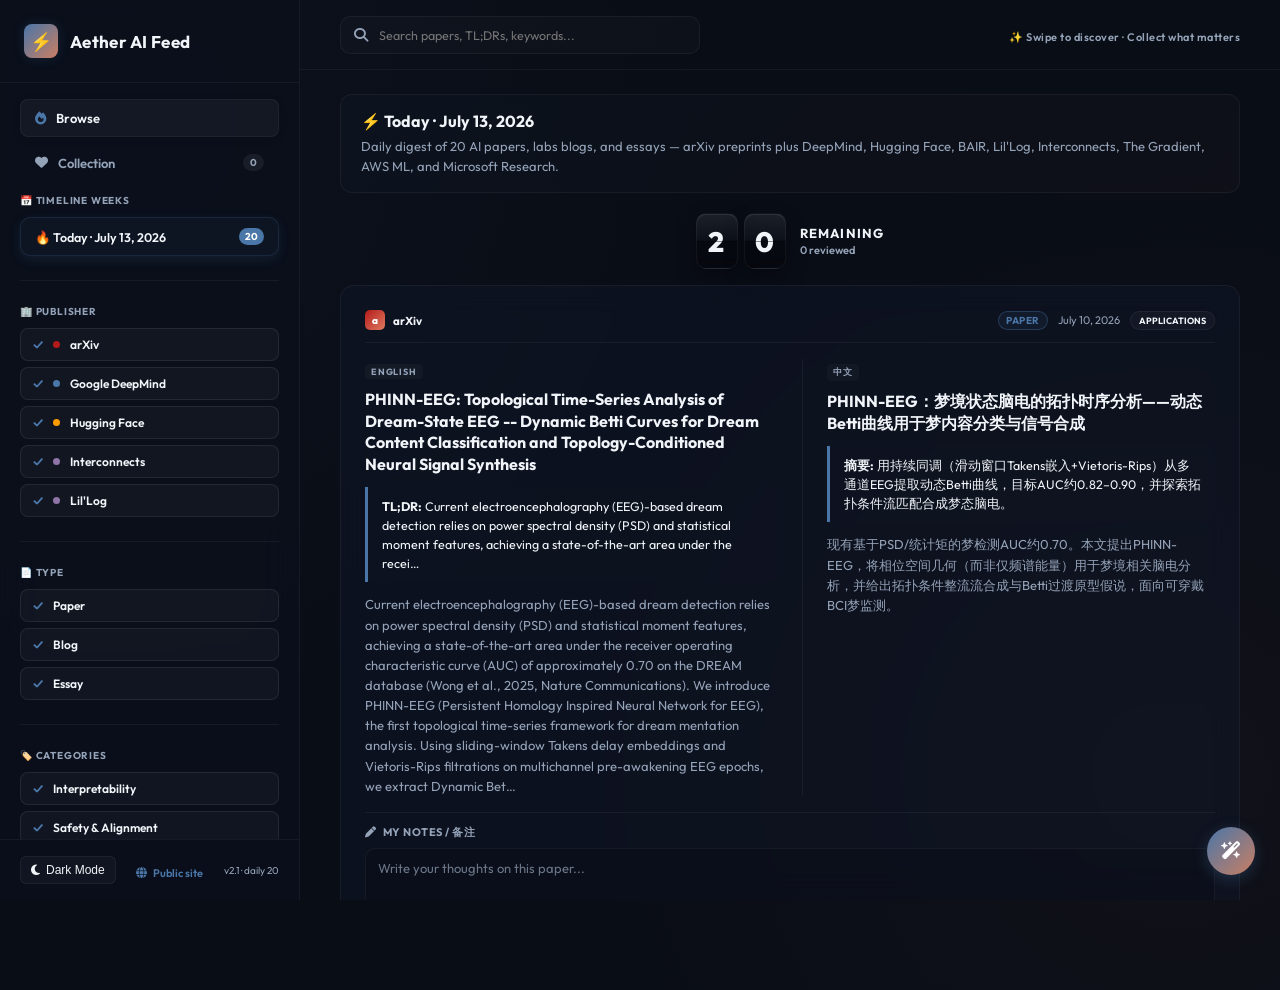
==== commit 50b5ade4: "feat(ai_paper_digest): public Pages, daily 20 multi-source feed, flip countdown - GitHub Actions dep" ====
--- a/ai_paper_digest/index.html
+++ b/ai_paper_digest/index.html
@@ -40,15 +40,18 @@
       <div>
         <h3 class="sidebar-section-title">🏢 Publisher</h3>
         <div class="filter-group" id="publisher-filters">
-          <div class="checkbox-btn active" data-filter="publisher" data-value="Google DeepMind">
-            <span class="dot dot-google"></span> Google DeepMind
-          </div>
-          <div class="checkbox-btn active" data-filter="publisher" data-value="Anthropic">
-            <span class="dot dot-anthropic"></span> Anthropic
-          </div>
-          <div class="checkbox-btn active" data-filter="publisher" data-value="OpenAI">
-            <span class="dot dot-openai"></span> OpenAI
-          </div>
+          <!-- filled by JS from PAPER_DATA -->
+        </div>
+      </div>
+
+      <hr class="sidebar-divider">
+
+      <div>
+        <h3 class="sidebar-section-title">📄 Type</h3>
+        <div class="filter-group" id="type-filters">
+          <div class="checkbox-btn active" data-filter="type" data-value="paper">Paper</div>
+          <div class="checkbox-btn active" data-filter="type" data-value="blog">Blog</div>
+          <div class="checkbox-btn active" data-filter="type" data-value="essay">Essay</div>
         </div>
       </div>
 
@@ -66,19 +69,9 @@
       </div>
 
       <div class="stats-widget">
-        <h3 class="sidebar-section-title" style="margin-bottom: 8px;">📊 Week Stats</h3>
-        <div class="stats-widget-row">
-          <span style="font-size:11px;">Google DeepMind</span>
-          <strong id="stats-count-google">0</strong>
-        </div>
-        <div class="stats-widget-row">
-          <span style="font-size:11px;">Anthropic</span>
-          <strong id="stats-count-anthropic">0</strong>
-        </div>
-        <div class="stats-widget-bar-outer">
-          <div id="stats-bar-google" class="stats-widget-bar-inner" style="background-color: var(--accent-blue); width: 50%;"></div>
-          <div id="stats-bar-anthropic" class="stats-widget-bar-inner" style="background-color: var(--accent-orange); width: 50%;"></div>
-        </div>
+        <h3 class="sidebar-section-title" style="margin-bottom: 8px;">📊 Day Stats</h3>
+        <div id="stats-rows"></div>
+        <div class="stats-widget-bar-outer" id="stats-bar-outer"></div>
       </div>
     </div>
 
@@ -86,7 +79,10 @@
       <button class="theme-toggle-btn" id="btn-theme-toggle">
         <i class="fa-solid fa-moon"></i> <span>Dark Mode</span>
       </button>
-      <span style="font-size: 10px; color: var(--text-secondary);">v2.0</span>
+      <a class="public-link" id="public-site-link" href="#" target="_blank" rel="noopener" title="Share this public feed">
+        <i class="fa-solid fa-globe"></i> Public site
+      </a>
+      <span style="font-size: 10px; color: var(--text-secondary);">v2.1 · daily 20</span>
     </div>
   </aside>
 
@@ -110,7 +106,16 @@
       </div>
 
       <div class="swipe-stage">
-        <div class="swipe-progress" id="swipe-progress">0 / 0 remaining</div>
+        <div class="flip-counter" id="flip-counter" aria-live="polite">
+          <div class="flip-board" id="flip-board" title="Remaining to review">
+            <div class="flip-digit" data-place="tens"><span class="flip-face">0</span></div>
+            <div class="flip-digit" data-place="ones"><span class="flip-face">0</span></div>
+          </div>
+          <div class="flip-meta">
+            <span class="flip-label" id="flip-label">remaining</span>
+            <span class="flip-sub" id="swipe-progress">0 reviewed</span>
+          </div>
+        </div>
 
         <div class="swipe-deck" id="swipe-deck">
           <!-- Cards rendered by JS -->
@@ -169,18 +174,44 @@
   <script src="data.js"></script>
   <script>
     const STORAGE_KEY = "aether_paper_state_v2";
+    const ALL_CATEGORIES = [
+      "Interpretability",
+      "Safety & Alignment",
+      "Model Architecture",
+      "Systems & Optimization",
+      "Applications"
+    ];
+    const ALL_TYPES = ["paper", "blog", "essay"];
+    const PUBLISHER_DOT = {
+      "Google DeepMind": "dot-google",
+      "Anthropic": "dot-anthropic",
+      "OpenAI": "dot-openai",
+      "arXiv": "dot-arxiv",
+      "Hugging Face": "dot-hf",
+      "Lil'Log": "dot-essay",
+      "Interconnects": "dot-essay",
+      "The Gradient": "dot-essay",
+      "Berkeley BAIR": "dot-bair",
+      "AWS ML": "dot-aws",
+      "Microsoft Research": "dot-ms"
+    };
+
+    function allPublishers() {
+      const set = new Set();
+      (PAPER_DATA.weeks || []).forEach(w => (w.papers || []).forEach(p => set.add(p.publisher)));
+      return Array.from(set).sort((a, b) => a.localeCompare(b));
+    }
+
+    function defaultWeekId() {
+      return (PAPER_DATA.weeks && PAPER_DATA.weeks[0] && PAPER_DATA.weeks[0].id) || "";
+    }
 
     const appState = {
       activeView: "browse",
-      activeWeekId: "week-28",
-      selectedPublishers: ["Google DeepMind", "Anthropic", "OpenAI"],
-      selectedCategories: [
-        "Interpretability",
-        "Safety & Alignment",
-        "Model Architecture",
-        "Systems & Optimization",
-        "Applications"
-      ],
+      activeWeekId: defaultWeekId(),
+      selectedPublishers: allPublishers(),
+      selectedCategories: ALL_CATEGORIES.slice(),
+      selectedTypes: ALL_TYPES.slice(),
       searchQuery: "",
       isLightMode: false,
       // paperKey -> { status: 'saved'|'passed', note: string }
@@ -188,7 +219,8 @@
       // for current deck
       deck: [],
       deckIndex: 0,
-      history: [] // { key, prevStatus } for undo
+      history: [], // { key, prevStatus } for undo
+      displayedRemaining: null
     };
 
     function paperKey(paper) {
@@ -271,12 +303,13 @@
 
     function renderWeekList() {
       const container = document.getElementById("week-list-container");
-      container.innerHTML = PAPER_DATA.weeks.map(week => {
+      container.innerHTML = PAPER_DATA.weeks.map((week, idx) => {
         const isActive = week.id === appState.activeWeekId ? "active" : "";
-        const label = week.id === "week-28" ? "🔥 " : "";
+        const label = idx === 0 ? "🔥 " : "";
+        const shortTitle = week.title.split(" (")[0];
         return `
           <li class="week-item ${isActive}" data-id="${week.id}">
-            <span class="week-item-title">${label}${week.title.split(" (")[0]}</span>
+            <span class="week-item-title">${label}${shortTitle}</span>
             <span class="week-item-badge">${week.papers.length}</span>
           </li>
         `;
@@ -285,6 +318,7 @@
       container.querySelectorAll(".week-item").forEach(item => {
         item.addEventListener("click", () => {
           appState.activeWeekId = item.getAttribute("data-id");
+          appState.displayedRemaining = null;
           renderWeekList();
           if (appState.activeView === "browse") {
             rebuildDeck();
@@ -294,41 +328,48 @@
       });
     }
 
-    function setupFilters() {
-      document.querySelectorAll("#publisher-filters .checkbox-btn").forEach(btn => {
+    function renderPublisherFilters() {
+      const container = document.getElementById("publisher-filters");
+      const pubs = allPublishers();
+      appState.selectedPublishers = pubs.slice();
+      container.innerHTML = pubs.map(pub => {
+        const dot = PUBLISHER_DOT[pub] || "dot-arxiv";
+        return `
+          <div class="checkbox-btn active" data-filter="publisher" data-value="${escapeHtml(pub)}">
+            <span class="dot ${dot}"></span> ${escapeHtml(pub)}
+          </div>
+        `;
+      }).join("");
+    }
+
+    function wireFilterGroup(selector, stateKey) {
+      document.querySelectorAll(selector).forEach(btn => {
         btn.addEventListener("click", () => {
           const val = btn.getAttribute("data-value");
           btn.classList.toggle("active");
-          if (appState.selectedPublishers.includes(val)) {
-            appState.selectedPublishers = appState.selectedPublishers.filter(p => p !== val);
+          if (appState[stateKey].includes(val)) {
+            appState[stateKey] = appState[stateKey].filter(x => x !== val);
           } else {
-            appState.selectedPublishers.push(val);
+            appState[stateKey].push(val);
           }
+          appState.displayedRemaining = null;
           if (appState.activeView === "browse") {
             rebuildDeck();
             renderSwipeCard();
           }
         });
       });
-
-      document.querySelectorAll("#category-filters .checkbox-btn").forEach(btn => {
-        btn.addEventListener("click", () => {
-          const val = btn.getAttribute("data-value");
-          btn.classList.toggle("active");
-          if (appState.selectedCategories.includes(val)) {
-            appState.selectedCategories = appState.selectedCategories.filter(c => c !== val);
-          } else {
-            appState.selectedCategories.push(val);
-          }
-          if (appState.activeView === "browse") {
-            rebuildDeck();
-            renderSwipeCard();
-          }
-        });
-      });
+    }
+
+    function setupFilters() {
+      renderPublisherFilters();
+      wireFilterGroup("#publisher-filters .checkbox-btn", "selectedPublishers");
+      wireFilterGroup("#category-filters .checkbox-btn", "selectedCategories");
+      wireFilterGroup("#type-filters .checkbox-btn", "selectedTypes");
 
       document.getElementById("search-input").addEventListener("input", e => {
         appState.searchQuery = e.target.value.toLowerCase().trim();
+        appState.displayedRemaining = null;
         if (appState.activeView === "browse") {
           rebuildDeck();
           renderSwipeCard();
@@ -338,6 +379,10 @@
       });
     }
 
+    function contentTypeOf(paper) {
+      return paper.content_type || paper.type || "paper";
+    }
+
     function getFilteredPapers(includeDecided = false) {
       const activeWeek = PAPER_DATA.weeks.find(w => w.id === appState.activeWeekId);
       if (!activeWeek) return [];
@@ -345,9 +390,10 @@
       return activeWeek.papers.filter(paper => {
         const matchesPublisher = appState.selectedPublishers.includes(paper.publisher);
         const matchesCategory = appState.selectedCategories.includes(paper.category);
-        const textBlob = `${paper.title} ${paper.title_zh || ""} ${paper.tldr || ""} ${paper.summary || ""} ${paper.category} ${paper.publisher}`.toLowerCase();
+        const matchesType = appState.selectedTypes.includes(contentTypeOf(paper));
+        const textBlob = `${paper.title} ${paper.title_zh || ""} ${paper.tldr || ""} ${paper.summary || ""} ${paper.category} ${paper.publisher} ${contentTypeOf(paper)}`.toLowerCase();
         const matchesSearch = appState.searchQuery === "" || textBlob.includes(appState.searchQuery);
-        if (!matchesPublisher || !matchesCategory || !matchesSearch) return false;
+        if (!matchesPublisher || !matchesCategory || !matchesType || !matchesSearch) return false;
 
         if (!includeDecided) {
           const meta = getMeta(paperKey(paper));
@@ -357,6 +403,56 @@
       });
     }
 
+    function flipDigit(digitEl, nextChar) {
+      const face = digitEl.querySelector(".flip-face");
+      if (!face) return;
+      const current = face.textContent;
+      if (current === String(nextChar)) return;
+
+      const next = document.createElement("span");
+      next.className = "flip-face flip-in";
+      next.textContent = nextChar;
+
+      face.classList.add("flip-out");
+      digitEl.appendChild(next);
+
+      // force reflow then animate in
+      void next.offsetWidth;
+      requestAnimationFrame(() => next.classList.add("flip-show"));
+
+      setTimeout(() => {
+        face.remove();
+        next.classList.remove("flip-in", "flip-show");
+      }, 320);
+    }
+
+    function setFlipCount(remaining, { animate = true } = {}) {
+      const n = Math.max(0, remaining | 0);
+      const tens = String(Math.floor(n / 10) % 10);
+      const ones = String(n % 10);
+      const tensEl = document.querySelector('.flip-digit[data-place="tens"]');
+      const onesEl = document.querySelector('.flip-digit[data-place="ones"]');
+      const label = document.getElementById("flip-label");
+
+      if (!animate || appState.displayedRemaining === null) {
+        tensEl.querySelector(".flip-face").textContent = tens;
+        onesEl.querySelector(".flip-face").textContent = ones;
+      } else if (n !== appState.displayedRemaining) {
+        // Flip down digit-by-digit when decreasing
+        flipDigit(tensEl, tens);
+        flipDigit(onesEl, ones);
+        if (n < appState.displayedRemaining) {
+          document.getElementById("flip-board").classList.add("flip-tick");
+          setTimeout(() => document.getElementById("flip-board").classList.remove("flip-tick"), 350);
+        }
+      }
+
+      if (label) {
+        label.textContent = n === 0 ? "all done" : "remaining";
+      }
+      appState.displayedRemaining = n;
+    }
+
     function rebuildDeck() {
       const activeWeek = PAPER_DATA.weeks.find(w => w.id === appState.activeWeekId);
       if (activeWeek) {
@@ -371,9 +467,15 @@
 
     function publisherClass(publisher) {
       const p = (publisher || "").toLowerCase();
-      if (p.includes("google")) return "google";
+      if (p.includes("google") || p.includes("deepmind")) return "google";
       if (p.includes("openai")) return "openai";
-      return "anthropic";
+      if (p.includes("anthropic")) return "anthropic";
+      if (p.includes("hugging")) return "hf";
+      if (p.includes("arxiv")) return "arxiv";
+      if (p.includes("microsoft")) return "ms";
+      if (p.includes("aws")) return "aws";
+      if (p.includes("bair") || p.includes("berkeley")) return "bair";
+      return "essay";
     }
 
     function escapeHtml(str) {
@@ -394,6 +496,10 @@
       const hasTldr = !!(paper.tldr && paper.tldr.trim());
       const hasTldrZh = !!(paper.tldr_zh && paper.tldr_zh.trim());
 
+      const ctype = contentTypeOf(paper);
+      const typeLabel = ctype === "blog" ? "Blog" : ctype === "essay" ? "Essay" : "Paper";
+      const readLabel = ctype === "paper" ? "Read Full Paper" : "Read Full Article";
+
       return `
         <article class="paper-card swipe-card" data-publisher="${escapeHtml(paper.publisher)}" data-key="${escapeHtml(key)}">
           <div class="swipe-stamp stamp-no">NOPE</div>
@@ -405,6 +511,7 @@
               <span>${escapeHtml(paper.publisher)}</span>
             </div>
             <div class="card-meta">
+              <span class="type-tag type-${escapeHtml(ctype)}">${typeLabel}</span>
               <span>${escapeHtml(paper.date || "")}</span>
               <span class="category-tag">${escapeHtml(paper.category || "")}</span>
             </div>
@@ -432,7 +539,7 @@
 
           <div class="card-footer">
             <a href="${escapeHtml(paper.url)}" target="_blank" rel="noopener" class="read-btn">
-              <i class="fa-solid fa-arrow-up-right-from-square"></i> Read Full Paper
+              <i class="fa-solid fa-arrow-up-right-from-square"></i> ${readLabel}
             </a>
           </div>
         </article>
@@ -445,16 +552,17 @@
       const remaining = Math.max(0, appState.deck.length - appState.deckIndex);
       const totalFiltered = getFilteredPapers(true).length;
       const decided = totalFiltered - remaining;
+      setFlipCount(remaining, { animate: true });
       progressEl.textContent = remaining === 0
-        ? `Done · ${decided} reviewed`
-        : `${remaining} remaining · ${decided} reviewed`;
+        ? `${decided} reviewed · deck clear`
+        : `${decided} reviewed`;
 
       if (appState.deckIndex >= appState.deck.length) {
         deckEl.innerHTML = `
           <div class="empty-state swipe-empty">
             <div class="empty-icon">✨</div>
-            <h3>You're all caught up</h3>
-            <p>No more papers in this filter. Check your Collection, or pick another week.</p>
+            <h3>You're all caught up · 0 left</h3>
+            <p>No more items in this filter. Check your Collection, or pick another day.</p>
             <button class="read-btn" id="btn-goto-collection" style="margin-top:12px;">
               <i class="fa-solid fa-heart"></i> Open Collection
             </button>
@@ -639,6 +747,7 @@
                 <span>${escapeHtml(paper.publisher)}</span>
               </div>
               <div class="card-meta">
+                <span class="type-tag type-${escapeHtml(contentTypeOf(paper))}">${contentTypeOf(paper)}</span>
                 <span>${escapeHtml(paper.date || "")}</span>
                 <span class="category-tag">${escapeHtml(paper.category || "")}</span>
                 <button class="icon-btn btn-unsave" data-key="${escapeHtml(key)}" title="Remove from collection">
@@ -666,7 +775,7 @@
             </div>
             <div class="card-footer">
               <a href="${escapeHtml(paper.url)}" target="_blank" rel="noopener" class="read-btn">
-                <i class="fa-solid fa-arrow-up-right-from-square"></i> Read Full Paper
+                <i class="fa-solid fa-arrow-up-right-from-square"></i> Open
               </a>
             </div>
           </article>
@@ -686,17 +795,27 @@
     }
 
     function updateStats(activeWeek) {
-      let gdmCount = 0;
-      let anthropicCount = 0;
+      const counts = {};
       activeWeek.papers.forEach(p => {
-        if (p.publisher.toLowerCase().includes("google")) gdmCount++;
-        if (p.publisher.toLowerCase().includes("anthropic")) anthropicCount++;
+        counts[p.publisher] = (counts[p.publisher] || 0) + 1;
       });
-      const total = gdmCount + anthropicCount || 1;
-      document.getElementById("stats-count-google").innerText = gdmCount;
-      document.getElementById("stats-count-anthropic").innerText = anthropicCount;
-      document.getElementById("stats-bar-google").style.width = `${(gdmCount / total) * 100}%`;
-      document.getElementById("stats-bar-anthropic").style.width = `${(anthropicCount / total) * 100}%`;
+      const entries = Object.entries(counts).sort((a, b) => b[1] - a[1]);
+      const total = entries.reduce((s, [, n]) => s + n, 0) || 1;
+      const colors = [
+        "var(--accent-blue)", "var(--accent-orange)", "var(--accent-green)",
+        "var(--accent-purple)", "var(--accent-gold)", "var(--accent-pink)", "var(--accent-red)"
+      ];
+      const rows = document.getElementById("stats-rows");
+      const bar = document.getElementById("stats-bar-outer");
+      rows.innerHTML = entries.slice(0, 6).map(([name, n]) => `
+        <div class="stats-widget-row">
+          <span style="font-size:11px;">${escapeHtml(name)}</span>
+          <strong>${n}</strong>
+        </div>
+      `).join("") || `<div class="stats-widget-row"><span style="font-size:11px;">No items</span><strong>0</strong></div>`;
+      bar.innerHTML = entries.map(([, n], i) =>
+        `<div class="stats-widget-bar-inner" style="background-color:${colors[i % colors.length]};width:${(n / total) * 100}%;"></div>`
+      ).join("");
     }
 
     // Theme
@@ -768,6 +887,18 @@
       if (e.key === "Enter") handleChat();
     });
 
+    function setupPublicLink() {
+      const a = document.getElementById("public-site-link");
+      // Prefer live origin when already on GitHub Pages; otherwise show the public URL target.
+      const pagesUrl = "https://ianawyy.github.io/IanaWYY/";
+      if (location.hostname.endsWith("github.io")) {
+        a.href = location.origin + location.pathname.replace(/index\.html$/, "");
+        a.title = "You are on the public site — share this URL";
+      } else {
+        a.href = pagesUrl;
+      }
+    }
+
     window.addEventListener("DOMContentLoaded", () => {
       loadPersisted();
       if (appState.isLightMode) {
@@ -775,6 +906,8 @@
         themeBtn.querySelector("i").className = "fa-solid fa-sun";
         themeBtn.querySelector("span").innerText = "Light Mode";
       }
+      if (!appState.activeWeekId) appState.activeWeekId = defaultWeekId();
+      setupPublicLink();
       renderWeekList();
       setupFilters();
       setupViewTabs();
--- a/ai_paper_digest/style.css
+++ b/ai_paper_digest/style.css
@@ -324,8 +324,10 @@
   padding: 16px 20px;
   border-top: 1px solid var(--border-color);
   display: flex;
+  flex-wrap: wrap;
   align-items: center;
   justify-content: space-between;
+  gap: 8px;
 }
 
 .theme-toggle-btn {
@@ -452,6 +454,180 @@
   font-weight: 600;
   color: var(--text-secondary);
   letter-spacing: 0.4px;
+}
+
+/* Flip-clock remaining counter */
+.flip-counter {
+  display: flex;
+  align-items: center;
+  gap: 14px;
+  user-select: none;
+}
+
+.flip-board {
+  display: flex;
+  gap: 6px;
+  perspective: 600px;
+  transition: transform 0.2s ease;
+}
+
+.flip-board.flip-tick {
+  transform: scale(1.06);
+}
+
+.flip-digit {
+  position: relative;
+  width: 42px;
+  height: 56px;
+  background: linear-gradient(180deg, rgba(255,255,255,0.08) 0%, rgba(255,255,255,0.02) 48%, rgba(0,0,0,0.25) 52%, rgba(0,0,0,0.35) 100%);
+  border: 1px solid var(--border-color);
+  border-radius: 10px;
+  box-shadow: 0 8px 20px rgba(0, 0, 0, 0.35), inset 0 1px 0 rgba(255,255,255,0.08);
+  overflow: hidden;
+}
+
+.flip-digit::after {
+  content: '';
+  position: absolute;
+  left: 0;
+  right: 0;
+  top: 50%;
+  height: 1px;
+  background: rgba(0, 0, 0, 0.45);
+  z-index: 3;
+  pointer-events: none;
+}
+
+.flip-face {
+  position: absolute;
+  inset: 0;
+  display: flex;
+  align-items: center;
+  justify-content: center;
+  font-size: 28px;
+  font-weight: 800;
+  letter-spacing: 1px;
+  color: var(--text-primary);
+  transform-origin: center bottom;
+  backface-visibility: hidden;
+}
+
+.flip-face.flip-out {
+  animation: flipOut 0.3s ease forwards;
+  z-index: 1;
+}
+
+.flip-face.flip-in {
+  transform: rotateX(90deg);
+  opacity: 0;
+  z-index: 2;
+}
+
+.flip-face.flip-in.flip-show {
+  animation: flipIn 0.3s ease forwards;
+}
+
+@keyframes flipOut {
+  0% { transform: rotateX(0deg); opacity: 1; }
+  100% { transform: rotateX(-90deg); opacity: 0.3; }
+}
+
+@keyframes flipIn {
+  0% { transform: rotateX(90deg); opacity: 0.3; }
+  100% { transform: rotateX(0deg); opacity: 1; }
+}
+
+.flip-meta {
+  display: flex;
+  flex-direction: column;
+  gap: 2px;
+}
+
+.flip-label {
+  font-size: 13px;
+  font-weight: 700;
+  text-transform: uppercase;
+  letter-spacing: 1.2px;
+  color: var(--text-primary);
+}
+
+.flip-sub {
+  font-size: 11px;
+  font-weight: 600;
+  color: var(--text-secondary);
+}
+
+.light-mode .flip-digit {
+  background: linear-gradient(180deg, #fff 0%, #f1f5f9 48%, #e2e8f0 52%, #cbd5e1 100%);
+  box-shadow: 0 6px 16px rgba(15, 23, 42, 0.12);
+}
+
+.type-tag {
+  font-size: 10px;
+  font-weight: 700;
+  text-transform: uppercase;
+  letter-spacing: 0.6px;
+  padding: 2px 7px;
+  border-radius: 999px;
+  border: 1px solid var(--border-color);
+  color: var(--text-secondary);
+}
+
+.type-tag.type-paper {
+  color: var(--accent-blue);
+  border-color: rgba(74, 118, 168, 0.35);
+  background: rgba(74, 118, 168, 0.1);
+}
+
+.type-tag.type-blog {
+  color: var(--accent-green);
+  border-color: rgba(92, 143, 118, 0.35);
+  background: rgba(92, 143, 118, 0.1);
+}
+
+.type-tag.type-essay {
+  color: var(--accent-purple);
+  border-color: rgba(143, 116, 168, 0.35);
+  background: rgba(143, 116, 168, 0.1);
+}
+
+.avatar-hf { background: linear-gradient(135deg, #ff9d00, #ffcd3c); }
+.avatar-arxiv { background: linear-gradient(135deg, #b31b1b, #e07a5f); }
+.avatar-ms { background: linear-gradient(135deg, #00a4ef, #7fba00); }
+.avatar-aws { background: linear-gradient(135deg, #ff9900, #232f3e); }
+.avatar-bair { background: linear-gradient(135deg, #003262, #fdb515); }
+.avatar-essay { background: linear-gradient(135deg, var(--accent-purple), var(--accent-pink)); }
+
+.dot-arxiv { background-color: #b31b1b; }
+.dot-hf { background-color: #ff9d00; }
+.dot-essay { background-color: var(--accent-purple); }
+.dot-bair { background-color: #fdb515; }
+.dot-aws { background-color: #ff9900; }
+.dot-ms { background-color: #00a4ef; }
+
+.public-link {
+  display: inline-flex;
+  align-items: center;
+  gap: 6px;
+  font-size: 11px;
+  font-weight: 600;
+  color: var(--accent-blue);
+  text-decoration: none;
+  margin-top: 6px;
+}
+
+.public-link:hover {
+  text-decoration: underline;
+}
+
+@media (max-width: 720px) {
+  .flip-digit {
+    width: 36px;
+    height: 48px;
+  }
+  .flip-face {
+    font-size: 24px;
+  }
 }
 
 .swipe-deck {
